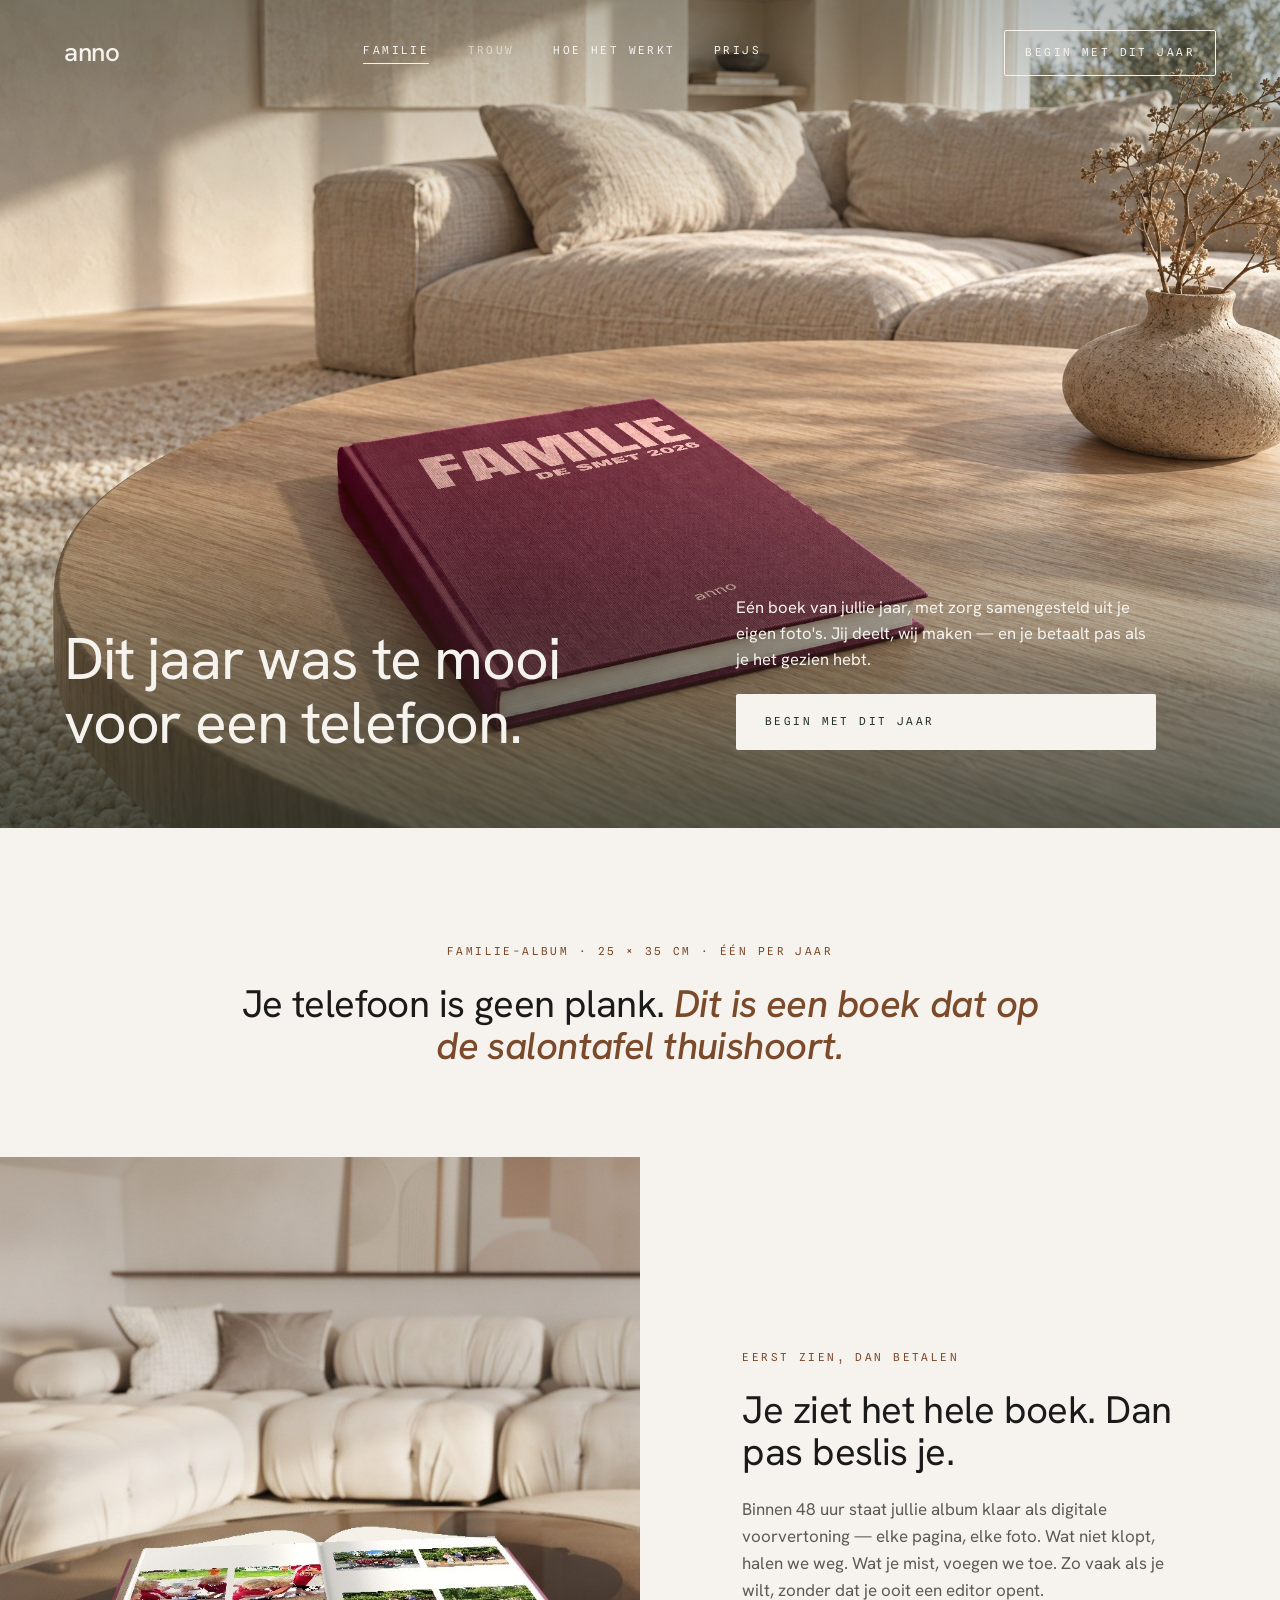
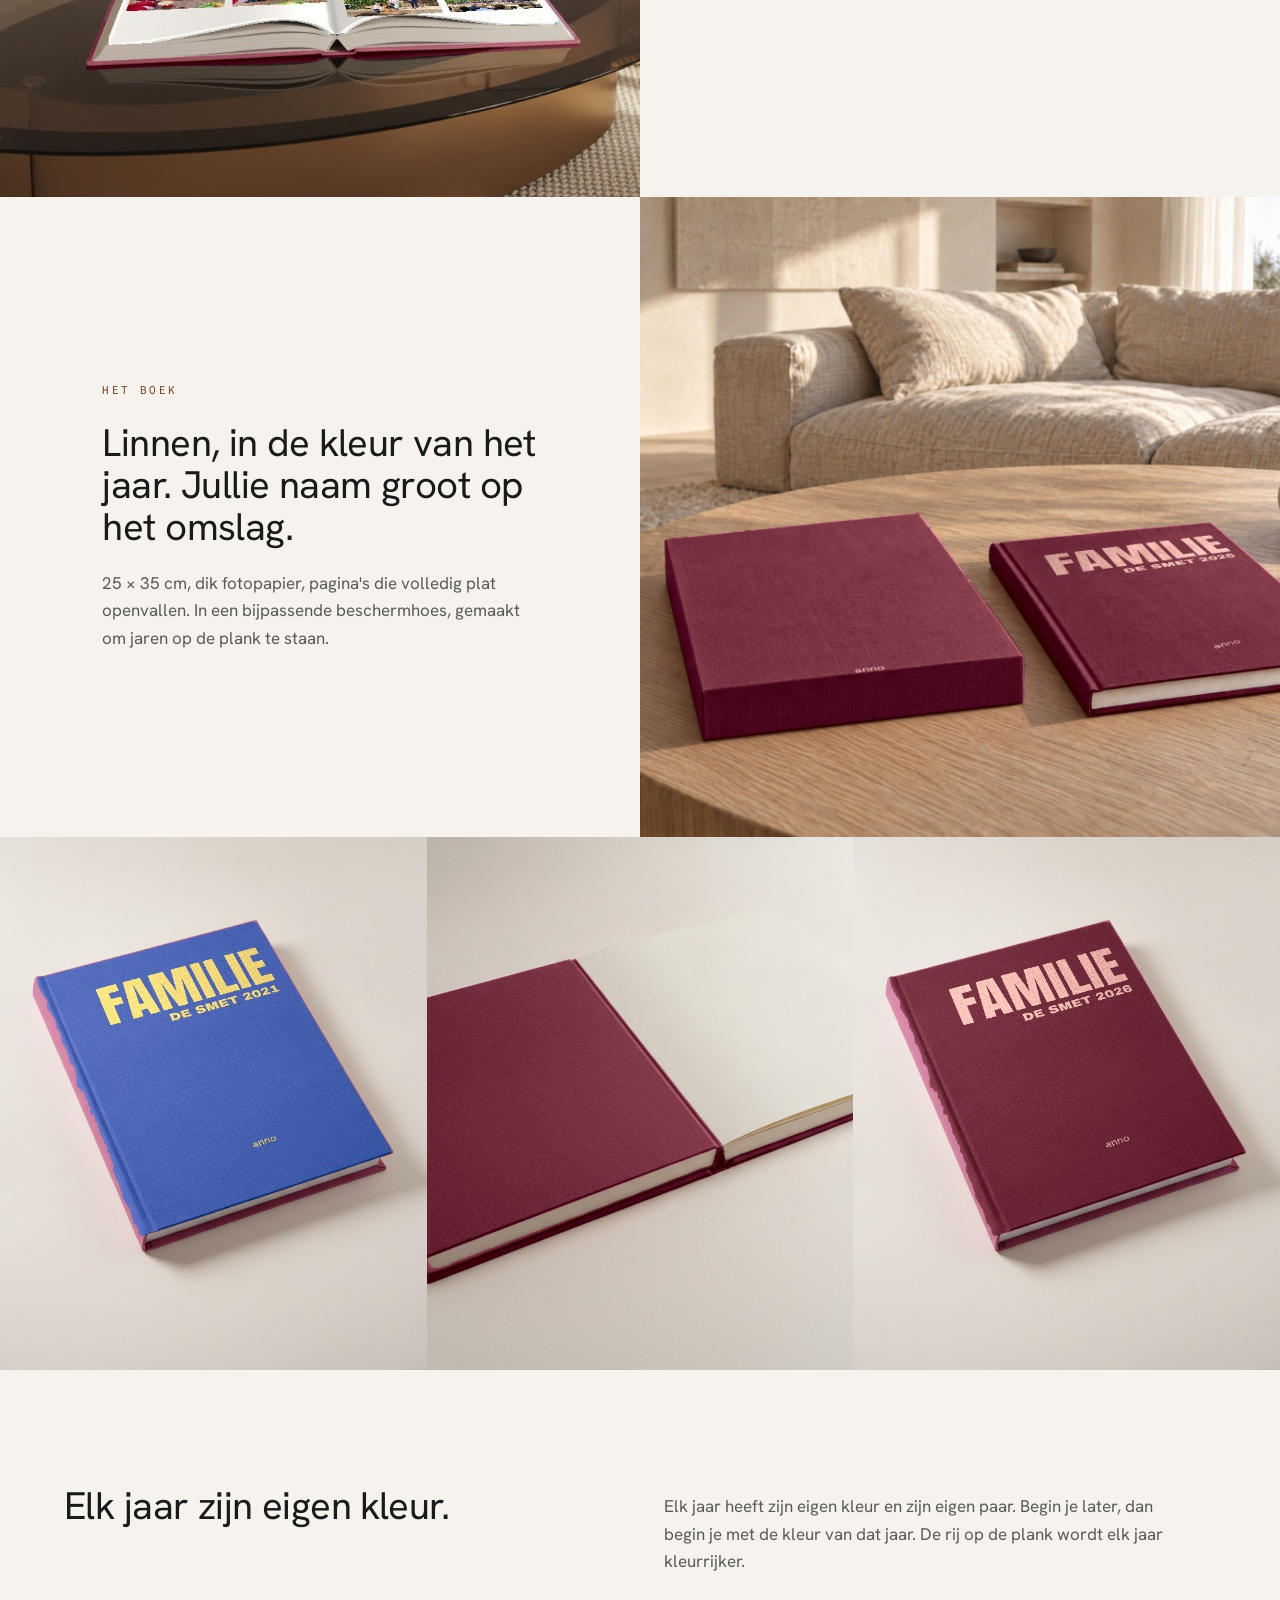
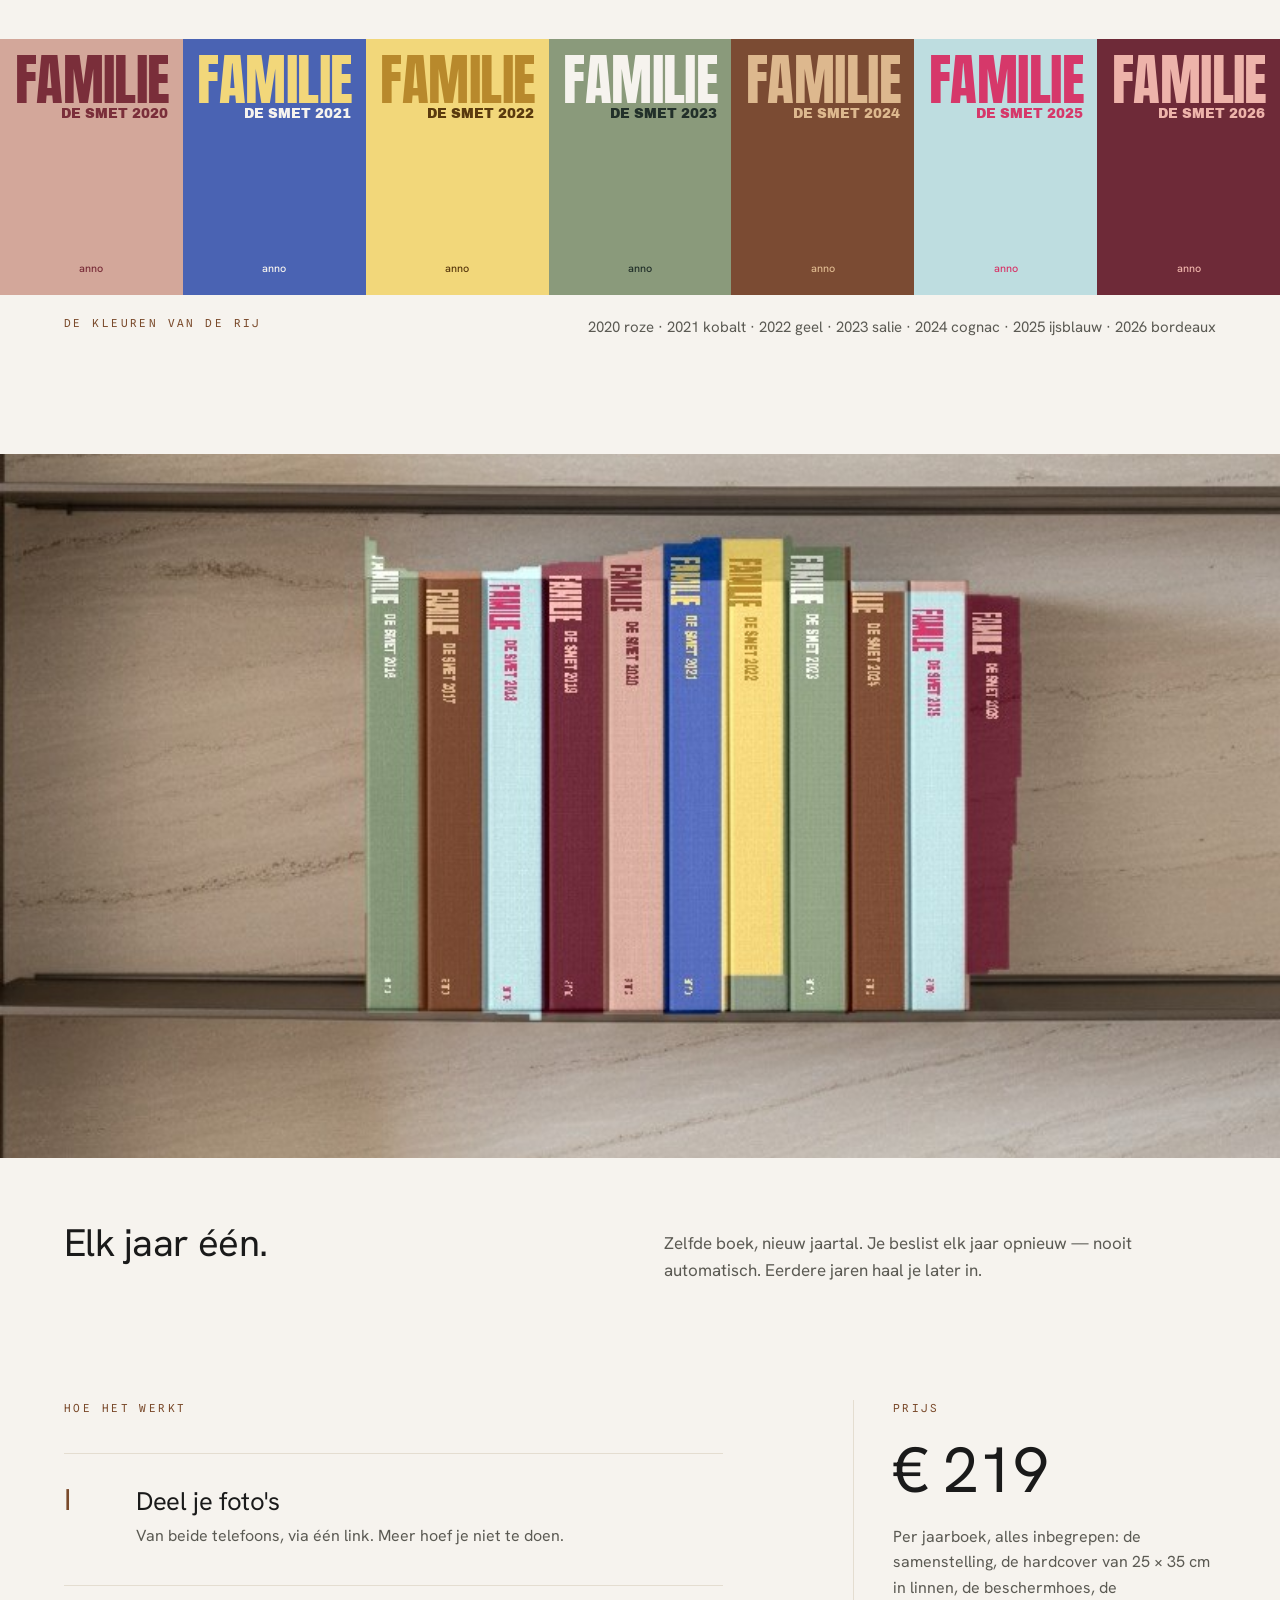
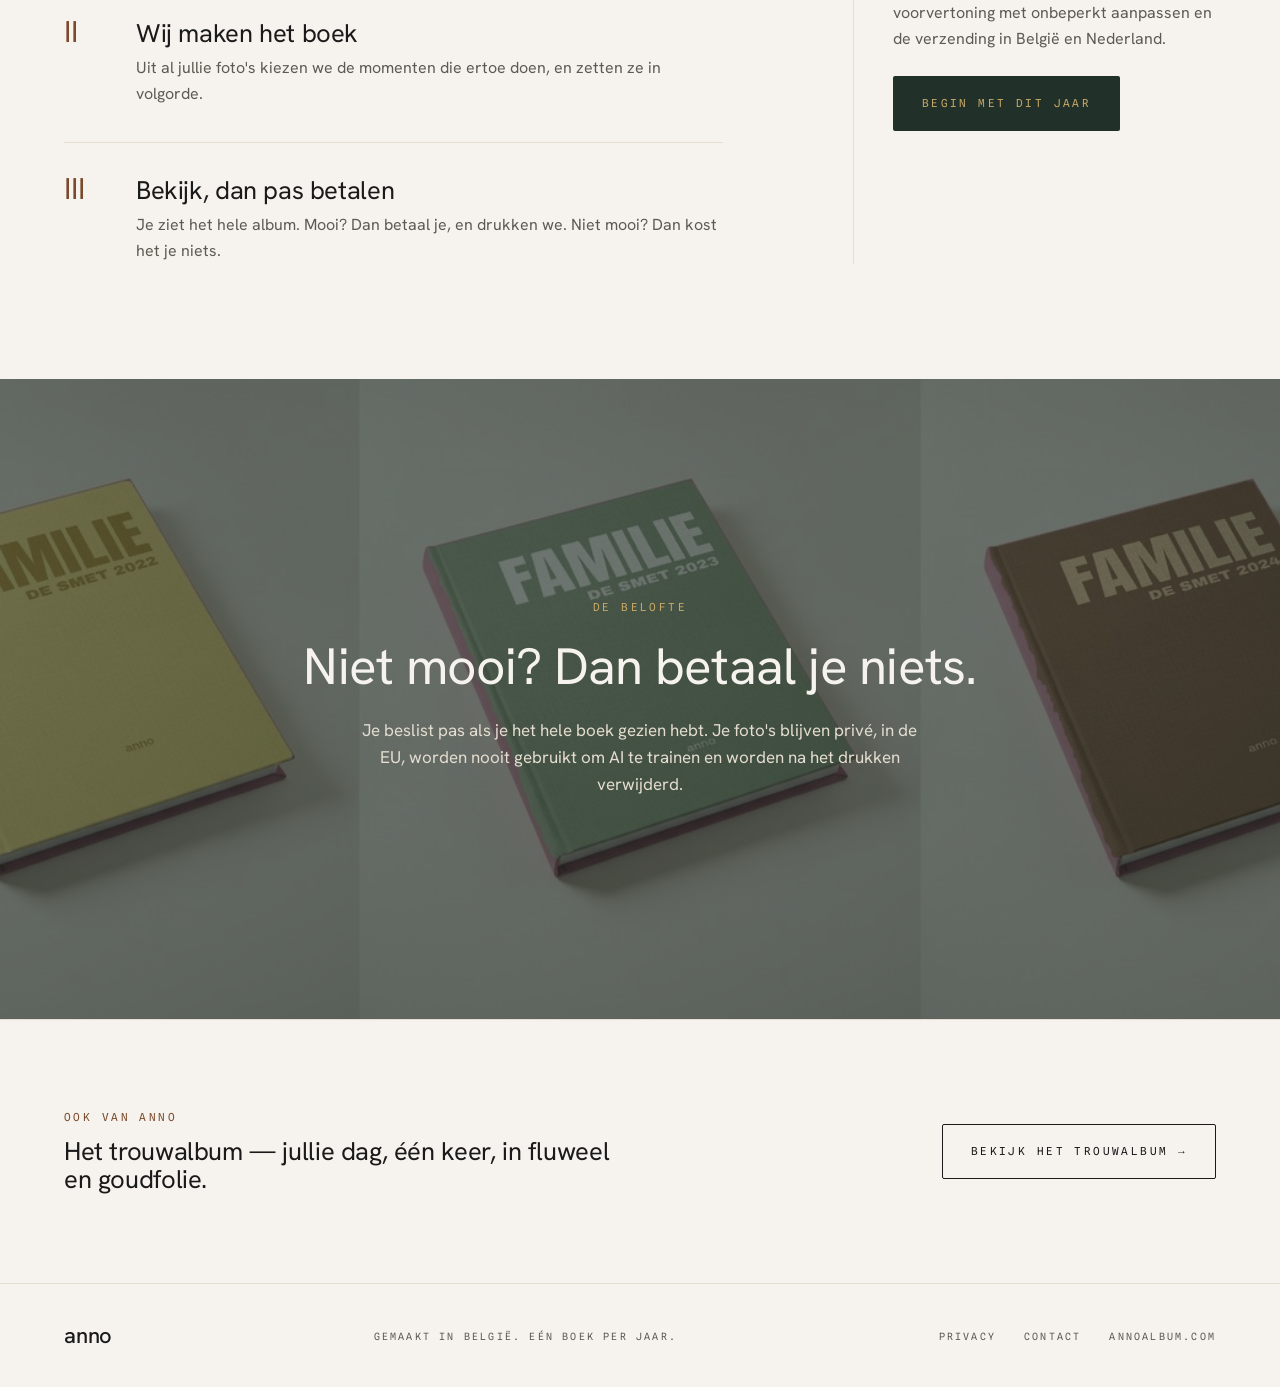
==== familie/index.html @ 8fdc3fa4 "Two-section site: gate + /familie + /trouw (Galerij layout, Aesop-set Hanken), Linnen range imagery," ====
<!DOCTYPE html>
<html lang="nl">
<head>
<meta charset="utf-8">
<meta name="viewport" content="width=device-width, initial-scale=1">
<title>anno · het familie-album — jullie jaar in één boek</title>
<meta name="description" content="Eén album van jullie jaar, met zorg samengesteld uit je eigen foto's. Linnen in de kleur van het jaar, 25 × 35 cm, pagina's die volledig plat openvallen. Je ziet het hele boek en betaalt pas als je het mooi vindt.">
<meta property="og:title" content="anno · het familie-album">
<meta property="og:description" content="Dit jaar was te mooi voor een telefoon. Jij deelt, wij maken — en je betaalt pas als je het gezien hebt.">
<meta property="og:image" content="../img/familie-hero.jpg">
<link rel="icon" href="data:image/svg+xml,%3Csvg xmlns='http://www.w3.org/2000/svg' viewBox='0 0 64 64'%3E%3Crect width='64' height='64' rx='8' fill='%2322302A'/%3E%3Ctext x='32' y='44' font-family='Georgia,serif' font-size='36' fill='%23C7A867' text-anchor='middle'%3Ea%3C/text%3E%3C/svg%3E">
<script src="https://t.contentsquare.net/uxa/4c140775df5f2.js" defer></script>
<script async src="https://www.googletagmanager.com/gtag/js?id=G-5CLNJJ17B7"></script>
<script>window.dataLayer=window.dataLayer||[];function gtag(){dataLayer.push(arguments);}gtag('js',new Date());gtag('config','G-5CLNJJ17B7');</script>
<link rel="preconnect" href="https://fonts.googleapis.com"><link rel="preconnect" href="https://fonts.gstatic.com" crossorigin>
<link href="https://fonts.googleapis.com/css2?family=Anton&family=Archivo+Black&family=Hanken+Grotesk:wght@400;500&family=Spline+Sans+Mono:wght@400;500&display=swap" rel="stylesheet">
<link rel="stylesheet" href="../assets/anno.css">
</head>
<body>

<!-- HERO -->
<header class="hero">
  <img src="../img/familie-hero.jpg" alt="Het familie-album in geel linnen op een houten salontafel" style="object-position:center 70%">
  <div class="shade"></div>
  <nav class="nav on-image">
    <a class="wordmark" href="../">anno</a>
    <div class="links mono">
      <a class="sw active" href="./">Familie</a>
      <a class="sw" href="../trouw/">Trouw</a>
      <a href="#hoe">Hoe het werkt</a>
      <a href="#prijs">Prijs</a>
    </div>
    <a class="mono cta" href="https://upload.annoalbum.com?album=familie">Begin met dit jaar</a>
  </nav>
  <div class="bottom">
    <h1 class="h h1">Dit jaar was te mooi voor een telefoon.</h1>
    <div class="side">
      <p class="lead">Eén boek van jullie jaar, met zorg samengesteld uit je eigen foto's. Jij deelt, wij maken — en je betaalt pas als je het gezien hebt.</p>
      <a class="btn light mono" href="https://upload.annoalbum.com?album=familie">Begin met dit jaar</a>
    </div>
  </div>
</header>

<!-- ONE LINE -->
<section class="center">
  <div class="mono eyebrow">Familie-album · 25 × 35 cm · één per jaar</div>
  <h2 class="h h2">Je telefoon is geen plank. <em>Dit is een boek dat op de salontafel thuishoort.</em></h2>
</section>

<!-- PROOF -->
<section class="split">
  <img src="../img/familie-open.jpg" alt="Het album open op een dubbele pagina, op de salontafel">
  <div class="txt">
    <div class="mono eyebrow">Eerst zien, dan betalen</div>
    <h2 class="h h2">Je ziet het hele boek. Dan pas beslis je.</h2>
    <p class="p">Binnen 48 uur staat jullie album klaar als digitale voorvertoning — elke pagina, elke foto. Wat niet klopt, halen we weg. Wat je mist, voegen we toe. Zo vaak als je wilt, zonder dat je ooit een editor opent.</p>
  </div>
</section>

<!-- THE OBJECT -->
<section class="split rev">
  <div class="txt">
    <div class="mono eyebrow">Het boek</div>
    <h2 class="h h2">Linnen, in de kleur van het jaar. Jullie naam groot op het omslag.</h2>
    <p class="p">25 × 35 cm, dik fotopapier, pagina's die volledig plat openvallen. In een bijpassende beschermhoes, gemaakt om jaren op de plank te staan.</p>
  </div>
  <img src="../img/familie-box.jpg" alt="Het album naast zijn linnen beschermhoes" style="object-position:center 45%">
</section>

<div class="trio">
  <img src="../img/familie-pack-kobalt.jpg" alt="Het album in kobalt linnen">
  <img src="../img/familie-pack-open.jpg" alt="Het album open, pagina's die volledig plat liggen">
  <img src="../img/familie-pack-bordeaux.jpg" alt="Het album in bordeaux linnen">
</div>

<!-- THE COLOURS OF THE ROW -->
<section style="padding-top:clamp(72px,9vw,120px)">
  <div class="caption" style="padding-top:0;padding-bottom:clamp(40px,5vw,64px)">
    <h2 class="h h2">Elk jaar zijn eigen kleur.</h2>
    <p class="p">Elk jaar heeft zijn eigen kleur en zijn eigen paar. Begin je later, dan begin je met de kleur van dat jaar. De rij op de plank wordt elk jaar kleurrijker.</p>
  </div>
  <div class="colours">
    <div class="card" style="background:#D3A79A"><div class="t" style="color:#7A2E3A">FAMILIE</div><div class="y" style="color:#7A2E3A">DE SMET 2020</div><div class="a" style="color:#7A2E3A">anno</div></div>
    <div class="card" style="background:#4A63B3"><div class="t" style="color:#F2D77A">FAMILIE</div><div class="y" style="color:#F6F3EE">DE SMET 2021</div><div class="a" style="color:#F6F3EE">anno</div></div>
    <div class="card" style="background:#F2D77A"><div class="t" style="color:#B8892C">FAMILIE</div><div class="y" style="color:#5A3A0E">DE SMET 2022</div><div class="a" style="color:#5A3A0E">anno</div></div>
    <div class="card" style="background:#8A9A7B"><div class="t" style="color:#F6F3EE">FAMILIE</div><div class="y" style="color:#22302A">DE SMET 2023</div><div class="a" style="color:#22302A">anno</div></div>
    <div class="card" style="background:#7B4B33"><div class="t" style="color:#DDB88E">FAMILIE</div><div class="y" style="color:#DDB88E">DE SMET 2024</div><div class="a" style="color:#DDB88E">anno</div></div>
    <div class="card" style="background:#BEDDE0"><div class="t" style="color:#D6386A">FAMILIE</div><div class="y" style="color:#D6386A">DE SMET 2025</div><div class="a" style="color:#D6386A">anno</div></div>
    <div class="card" style="background:#6E2A38"><div class="t" style="color:#EDB3AA">FAMILIE</div><div class="y" style="color:#EDB3AA">DE SMET 2026</div><div class="a" style="color:#EDB3AA">anno</div></div>
  </div>
  <div class="colours-cap"><div class="mono eyebrow">De kleuren van de rij</div><span>2020 roze · 2021 kobalt · 2022 geel · 2023 salie · 2024 cognac · 2025 ijsblauw · 2026 bordeaux</span></div>
</section>

<!-- THE ROW -->
<section style="padding-top:clamp(72px,9vw,120px)">
  <img class="band" src="../img/familie-row.jpg" alt="De rij familie-albums van de familie De Smet, elk jaar in zijn eigen kleur, op een plank" style="object-position:center 55%">
  <div class="caption">
    <h2 class="h h2">Elk jaar één.</h2>
    <p class="p">Zelfde boek, nieuw jaartal. Je beslist elk jaar opnieuw — nooit automatisch. Eerdere jaren haal je later in.</p>
  </div>
</section>

<!-- HOW + PRICE -->
<section class="howprice" id="hoe">
  <div class="how">
    <div class="mono eyebrow">Hoe het werkt</div>
    <div class="step"><div class="n">I</div><div class="body"><h3 class="h h3">Deel je foto's</h3><p>Van beide telefoons, via één link. Meer hoef je niet te doen.</p></div></div>
    <div class="step"><div class="n">II</div><div class="body"><h3 class="h h3">Wij maken het boek</h3><p>Uit al jullie foto's kiezen we de momenten die ertoe doen, en zetten ze in volgorde.</p></div></div>
    <div class="step"><div class="n">III</div><div class="body"><h3 class="h h3">Bekijk, dan pas betalen</h3><p>Je ziet het hele album. Mooi? Dan betaal je, en drukken we. Niet mooi? Dan kost het je niets.</p></div></div>
  </div>
  <div class="price" id="prijs">
    <div class="mono eyebrow">Prijs</div>
    <div class="h amount">€ 219</div>
    <p>Per jaarboek, alles inbegrepen: de samenstelling, de hardcover van 25 × 35 cm in linnen, de beschermhoes, de voorvertoning met onbeperkt aanpassen en de verzending in België en Nederland.</p>
    <a class="btn pine mono" href="https://upload.annoalbum.com?album=familie" style="align-self:flex-start;margin-top:6px">Begin met dit jaar</a>
  </div>
</section>

<!-- PROMISE -->
<section class="promise" id="privacy">
  <img src="../img/familie-range.jpg" alt="" style="object-position:center 50%">
  <div class="shade"></div>
  <div class="in">
    <div class="mono">De belofte</div>
    <h2 class="h h2">Niet mooi? Dan betaal je niets.</h2>
    <p class="p">Je beslist pas als je het hele boek gezien hebt. Je foto's blijven privé, in de EU, worden nooit gebruikt om AI te trainen en worden na het drukken verwijderd.</p>
  </div>
</section>

<!-- CROSS-LINK -->
<section class="cross">
  <div>
    <div class="mono eyebrow" style="margin-bottom:10px">Ook van anno</div>
    <h3 class="h h3">Het trouwalbum — jullie dag, één keer, in fluweel en goudfolie.</h3>
  </div>
  <a class="btn outline mono" href="../trouw/">Bekijk het trouwalbum →</a>
</section>

<footer class="foot">
  <div class="wordmark" style="font-size:22px">anno</div>
  <div class="mono">Gemaakt in België. Eén boek per jaar.</div>
  <div class="links mono"><a href="#privacy">Privacy</a><a href="mailto:hallo@annoalbum.com">Contact</a><a href="../">annoalbum.com</a></div>
</footer>

</body>
</html>
---- assets/anno.css ----
/* anno — shared styles for the gate, /familie and /trouw
   Galerij treatment: photography edge to edge, type on the image, calm 50/50 sections.
   Type: Hanken Grotesk, regular weight, Aesop-set (no bold headlines). Labels: Spline Sans Mono. */

:root{--bone:#F6F3EE;--ink:#1A1A1A;--pine:#22302A;--gold:#C7A867;--cognac:#7A4A2B;--soft:#5b5a53;--line:#e4ddd0;--pad:clamp(20px,5vw,72px)}
*{box-sizing:border-box;margin:0;padding:0}
html{scroll-behavior:smooth;-webkit-text-size-adjust:100%}
body{background:var(--bone);color:var(--ink);font-family:'Hanken Grotesk','Helvetica Neue',Arial,sans-serif;font-weight:400;line-height:1.6;-webkit-font-smoothing:antialiased}
img,video{display:block;max-width:100%}
a{color:inherit;text-decoration:none}
::selection{background:var(--gold);color:var(--pine)}

.h{font-weight:400;letter-spacing:-.015em;line-height:1.1;text-wrap:pretty}
.h1{font-size:clamp(34px,4.6vw,64px);letter-spacing:-.02em}
.h2{font-size:clamp(28px,3vw,40px)}
.h3{font-size:clamp(22px,2vw,26px)}
.lead{font-size:clamp(16px,1.3vw,18px);line-height:1.55}
.p{font-size:17px;line-height:1.6;color:var(--soft)}
.mono{font-family:'Spline Sans Mono','Courier New',monospace;text-transform:uppercase;letter-spacing:.22em;font-size:11px}
.eyebrow{color:var(--cognac)}
.wordmark{font-size:26px;font-weight:500;letter-spacing:-.01em}

/* buttons — two only: light on dark imagery, pine on bone */
.btn{display:inline-block;padding:18px 28px;border-radius:2px;border:1px solid transparent;transition:transform .18s ease,opacity .2s}
.btn:hover{transform:translateY(-1px)}
.btn:active{transform:none}
.btn.light{background:var(--bone);color:var(--pine)}
.btn.ghost{background:none;border-color:var(--bone);color:var(--bone)}
.btn.pine{background:var(--pine);color:var(--gold)}
.btn.outline{background:none;border-color:var(--ink);color:var(--ink)}

/* nav — sits on the hero image (light) or on bone (dark) */
.nav{display:flex;justify-content:space-between;align-items:center;gap:24px;padding:30px var(--pad);position:relative;z-index:2}
.nav .links{display:flex;gap:clamp(18px,3vw,40px)}
.nav.on-image{color:var(--bone)}
.nav.on-image a{color:var(--bone)}
.nav .cta{border:1px solid currentColor;padding:13px 20px;border-radius:2px}
.nav .sw{opacity:.62}
.nav .sw.active{opacity:1;border-bottom:1px solid currentColor;padding-bottom:3px}
@media(max-width:820px){.nav .links{display:none}}

/* hero — full-bleed photograph, nav + headline on it */
.hero{position:relative;min-height:min(900px,92vh);overflow:hidden;display:flex;flex-direction:column;justify-content:space-between;color:var(--bone)}
.hero>img{position:absolute;inset:0;width:100%;height:100%;object-fit:cover;object-position:center 55%}
.hero .shade{position:absolute;inset:0;background:linear-gradient(180deg,rgba(34,48,42,.32) 0%,rgba(34,48,42,0) 30%,rgba(34,48,42,0) 52%,rgba(34,48,42,.66) 100%)}
.hero .bottom{position:relative;padding:0 var(--pad) clamp(40px,6vw,72px);display:grid;grid-template-columns:minmax(0,1.3fr) minmax(0,1fr);gap:48px;align-items:end}
.hero .bottom .side{display:flex;flex-direction:column;gap:22px;max-width:420px;padding-bottom:6px}
.hero .bottom .side p{color:var(--bone)}
@media(max-width:820px){.hero{min-height:88vh}.hero .bottom{grid-template-columns:1fr;gap:22px}.hero .bottom .side{max-width:none}}

/* sections */
.center{padding:clamp(72px,9vw,120px) var(--pad) clamp(56px,7vw,96px);display:flex;flex-direction:column;align-items:center;text-align:center;gap:22px}
.center .h2{max-width:22em}
.center em{font-style:italic;font-weight:500;color:var(--cognac)}
.split{display:grid;grid-template-columns:minmax(0,1fr) minmax(0,1fr);align-items:center}
.split>img{width:100%;height:clamp(420px,50vw,720px);object-fit:cover}
.split .txt{padding:clamp(48px,6vw,72px) clamp(24px,8vw,120px);display:flex;flex-direction:column;gap:22px}
@media(max-width:820px){.split{grid-template-columns:1fr}.split>img{height:auto;aspect-ratio:4/3}.split.rev>img{order:-1}}
.trio{display:grid;grid-template-columns:repeat(3,minmax(0,1fr))}
.trio img{width:100%;aspect-ratio:4/5;object-fit:cover}
@media(max-width:640px){.trio{grid-template-columns:repeat(2,minmax(0,1fr))}.trio img:nth-child(3){display:none}}
.band{width:100%;height:clamp(360px,55vw,820px);object-fit:cover}
.caption{padding:clamp(40px,5vw,72px) var(--pad) 0;display:grid;grid-template-columns:minmax(0,1fr) minmax(0,1fr);gap:48px;align-items:start}
.caption .p{max-width:30em;padding-top:8px}
@media(max-width:820px){.caption{grid-template-columns:1fr;gap:14px}}

/* how it works + price */
.howprice{padding:clamp(72px,9vw,120px) var(--pad);display:grid;grid-template-columns:repeat(12,minmax(0,1fr));gap:32px}
.how{grid-column:span 7;display:flex;flex-direction:column;gap:36px}
.step{display:flex;gap:28px;align-items:baseline;border-top:1px solid var(--line);padding-top:22px}
.step .n{font-size:30px;color:var(--cognac);width:44px;flex:none}
.step .body{display:flex;flex-direction:column;gap:8px}
.step .body p{font-size:16px;line-height:1.6;color:var(--soft)}
.price{grid-column:9/span 4;display:flex;flex-direction:column;gap:18px;border-left:1px solid var(--line);padding-left:clamp(24px,3vw,48px)}
.price .amount{font-size:clamp(48px,5vw,64px);line-height:1.1;letter-spacing:-.02em}
.price p{font-size:16px;line-height:1.6;color:var(--soft)}
@media(max-width:820px){.how,.price{grid-column:span 12}.price{border-left:0;border-top:1px solid var(--line);padding-left:0;padding-top:32px}}

/* guarantee on a photograph */
.promise{position:relative;min-height:min(640px,80vh);overflow:hidden;display:flex;align-items:center;justify-content:center;text-align:center;color:var(--bone)}
.promise>img{position:absolute;inset:0;width:100%;height:100%;object-fit:cover;object-position:center 45%}
.promise .shade{position:absolute;inset:0;background:rgba(34,48,42,.66)}
.promise .in{position:relative;display:flex;flex-direction:column;align-items:center;gap:22px;padding:72px var(--pad)}
.promise .h2{font-size:clamp(32px,4vw,56px);max-width:16em}
.promise p{max-width:34em;color:var(--line)}
.promise .mono{color:var(--gold)}

/* cross-link to the other section */
.cross{padding:clamp(56px,7vw,96px) var(--pad);display:flex;justify-content:space-between;align-items:center;gap:32px;border-top:1px solid var(--line)}
.cross .h3{max-width:22em}
@media(max-width:640px){.cross{flex-direction:column;align-items:flex-start}}

/* footer */
.foot{display:flex;justify-content:space-between;align-items:center;gap:24px;padding:34px var(--pad);border-top:1px solid var(--line);flex-wrap:wrap}
.foot .mono{color:var(--soft);font-size:10px}
.foot .links{display:flex;gap:28px}

/* the colours of the row (family only) */
.colours{display:grid;grid-template-columns:repeat(7,minmax(0,1fr))}
.card{aspect-ratio:5/7;position:relative;overflow:hidden}
.card .t{position:absolute;left:8%;top:5%;font-family:Anton,Impact,sans-serif;font-size:clamp(28px,4.3vw,62px);line-height:1;letter-spacing:-.01em}
.card .y{position:absolute;right:8%;top:25%;font-family:'Archivo Black','Arial Black',sans-serif;font-size:clamp(8px,1.05vw,15px)}
.card .a{position:absolute;left:0;right:0;bottom:7%;text-align:center;font-size:clamp(8px,.85vw,12px);font-weight:500}
@media(max-width:640px){.colours{grid-template-columns:repeat(4,minmax(0,1fr))}}
.colours-cap{padding:20px var(--pad) 0;display:flex;justify-content:space-between;gap:24px;flex-wrap:wrap}
.colours-cap span{font-size:15px;color:var(--soft)}

/* the gate (homepage) */
.gate{display:flex;flex-direction:column}
.gate .top{padding:clamp(40px,6vw,80px) var(--pad) clamp(28px,4vw,48px);display:flex;flex-direction:column;align-items:center;text-align:center;gap:18px}
.gate .top .h1{max-width:12em}
.gate .top .lead{color:var(--soft);max-width:34em}
.halves{display:grid;grid-template-columns:minmax(0,1fr) minmax(0,1fr);gap:0}
.half{position:relative;height:clamp(520px,68vh,760px);overflow:hidden;display:flex;align-items:flex-end;color:var(--bone)}
.half>img{position:absolute;inset:0;width:100%;height:100%;object-fit:cover;transition:transform 1.2s cubic-bezier(.22,.61,.36,1)}
.half:hover>img{transform:scale(1.03)}
.half .shade{position:absolute;inset:0;background:linear-gradient(180deg,rgba(34,48,42,0) 40%,rgba(34,48,42,.7) 100%)}
.half .in{position:relative;padding:clamp(28px,4vw,56px);display:flex;flex-direction:column;gap:14px}
.half .in .h2{font-size:clamp(30px,3.4vw,46px)}
.half .in p{color:var(--line);max-width:26em}
.half .in .go{margin-top:8px;border-bottom:1px solid var(--bone);padding-bottom:4px;align-self:flex-start}
@media(max-width:820px){.halves{grid-template-columns:1fr}.half{height:clamp(420px,58vh,560px)}}
.trust{padding:28px var(--pad);display:flex;justify-content:center;gap:clamp(18px,3vw,40px);flex-wrap:wrap;border-top:1px solid var(--line)}
.trust .mono{color:var(--cognac);font-size:10px}

@media(prefers-reduced-motion:reduce){.half>img,.btn{transition:none}.half:hover>img{transform:none}}
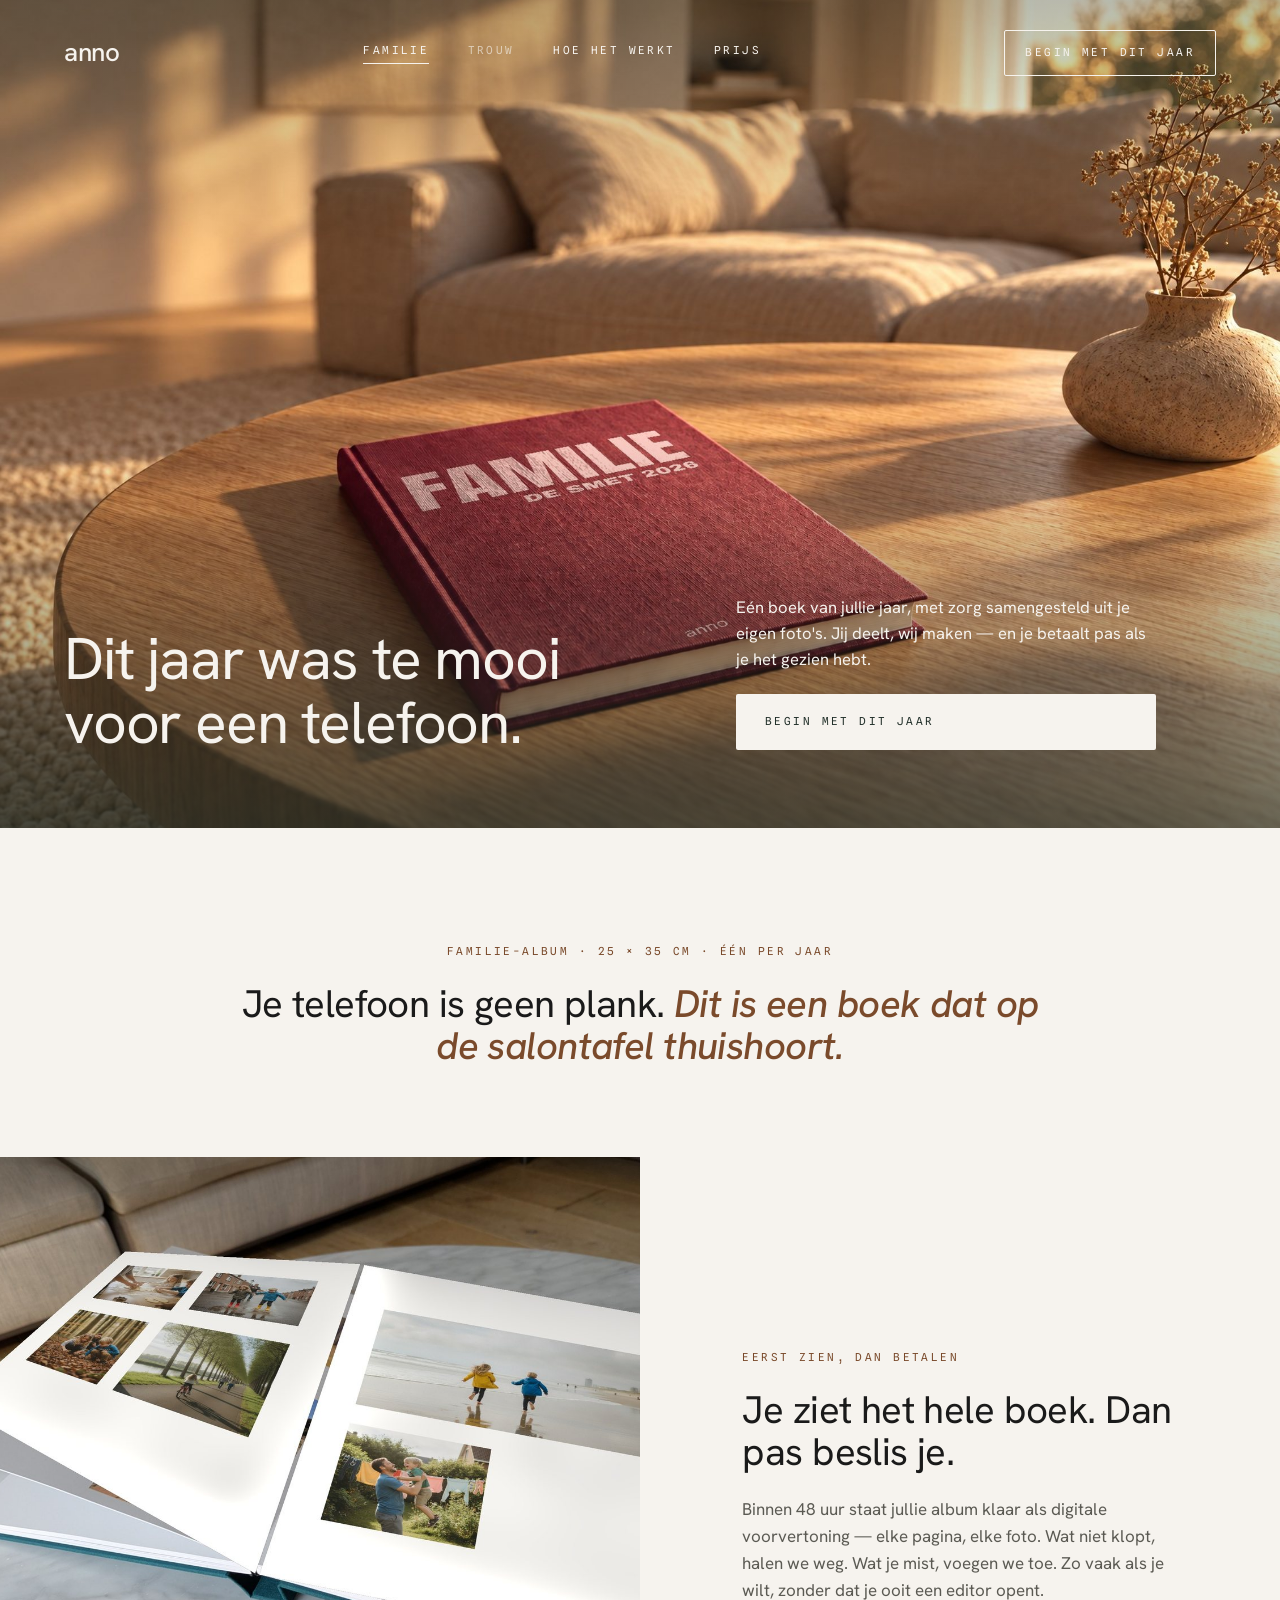
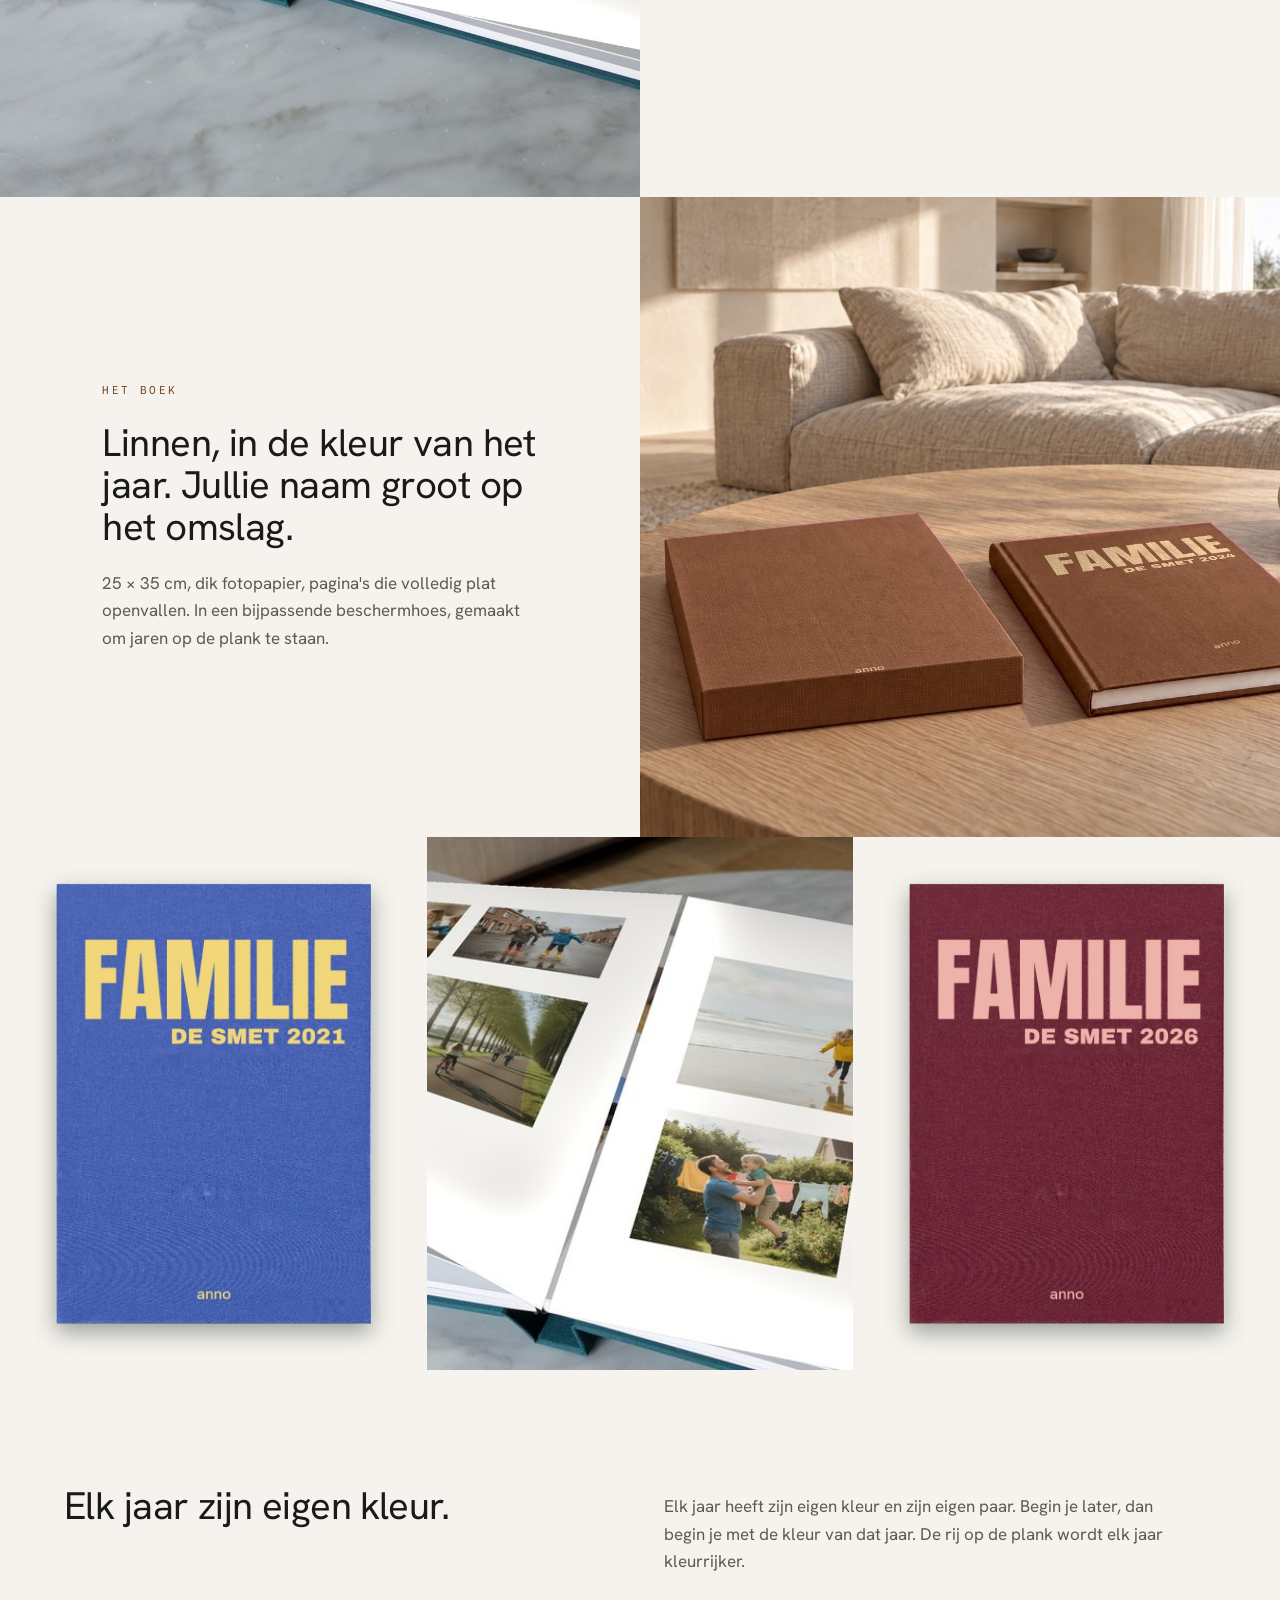
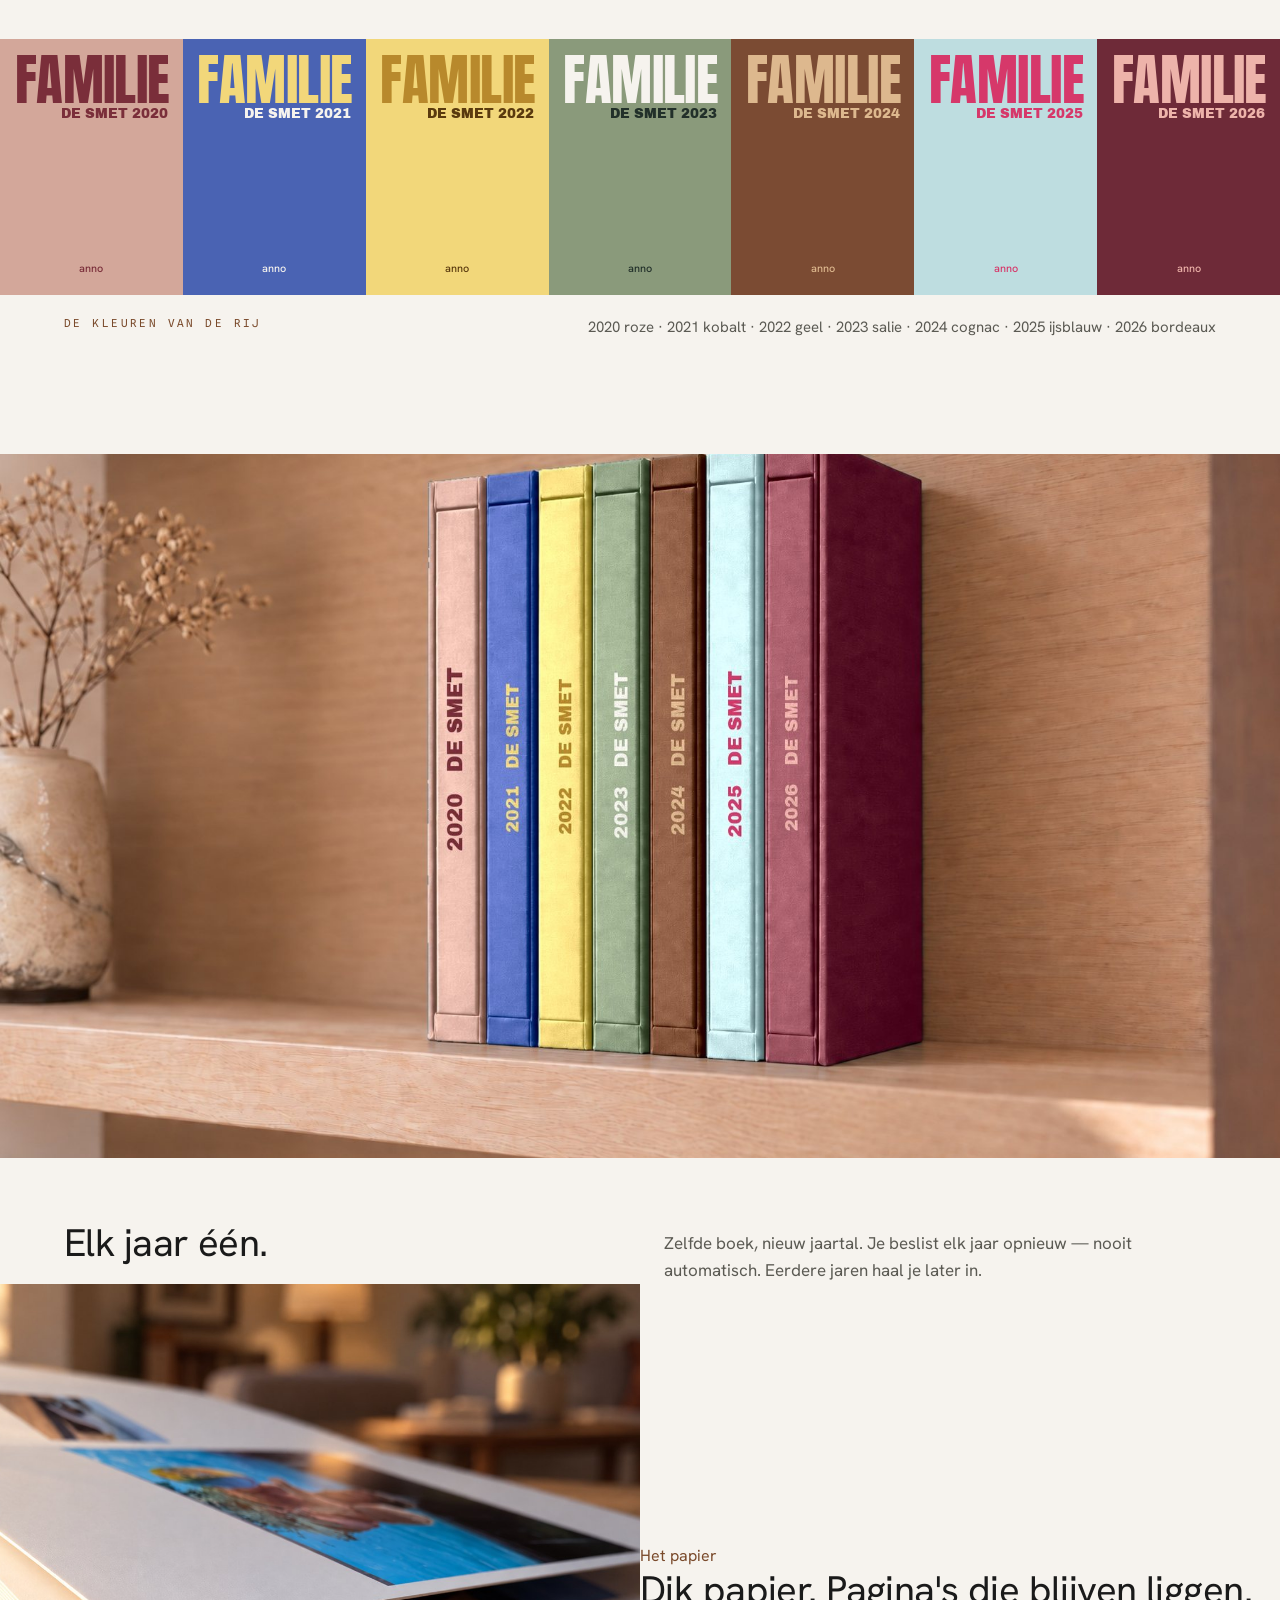
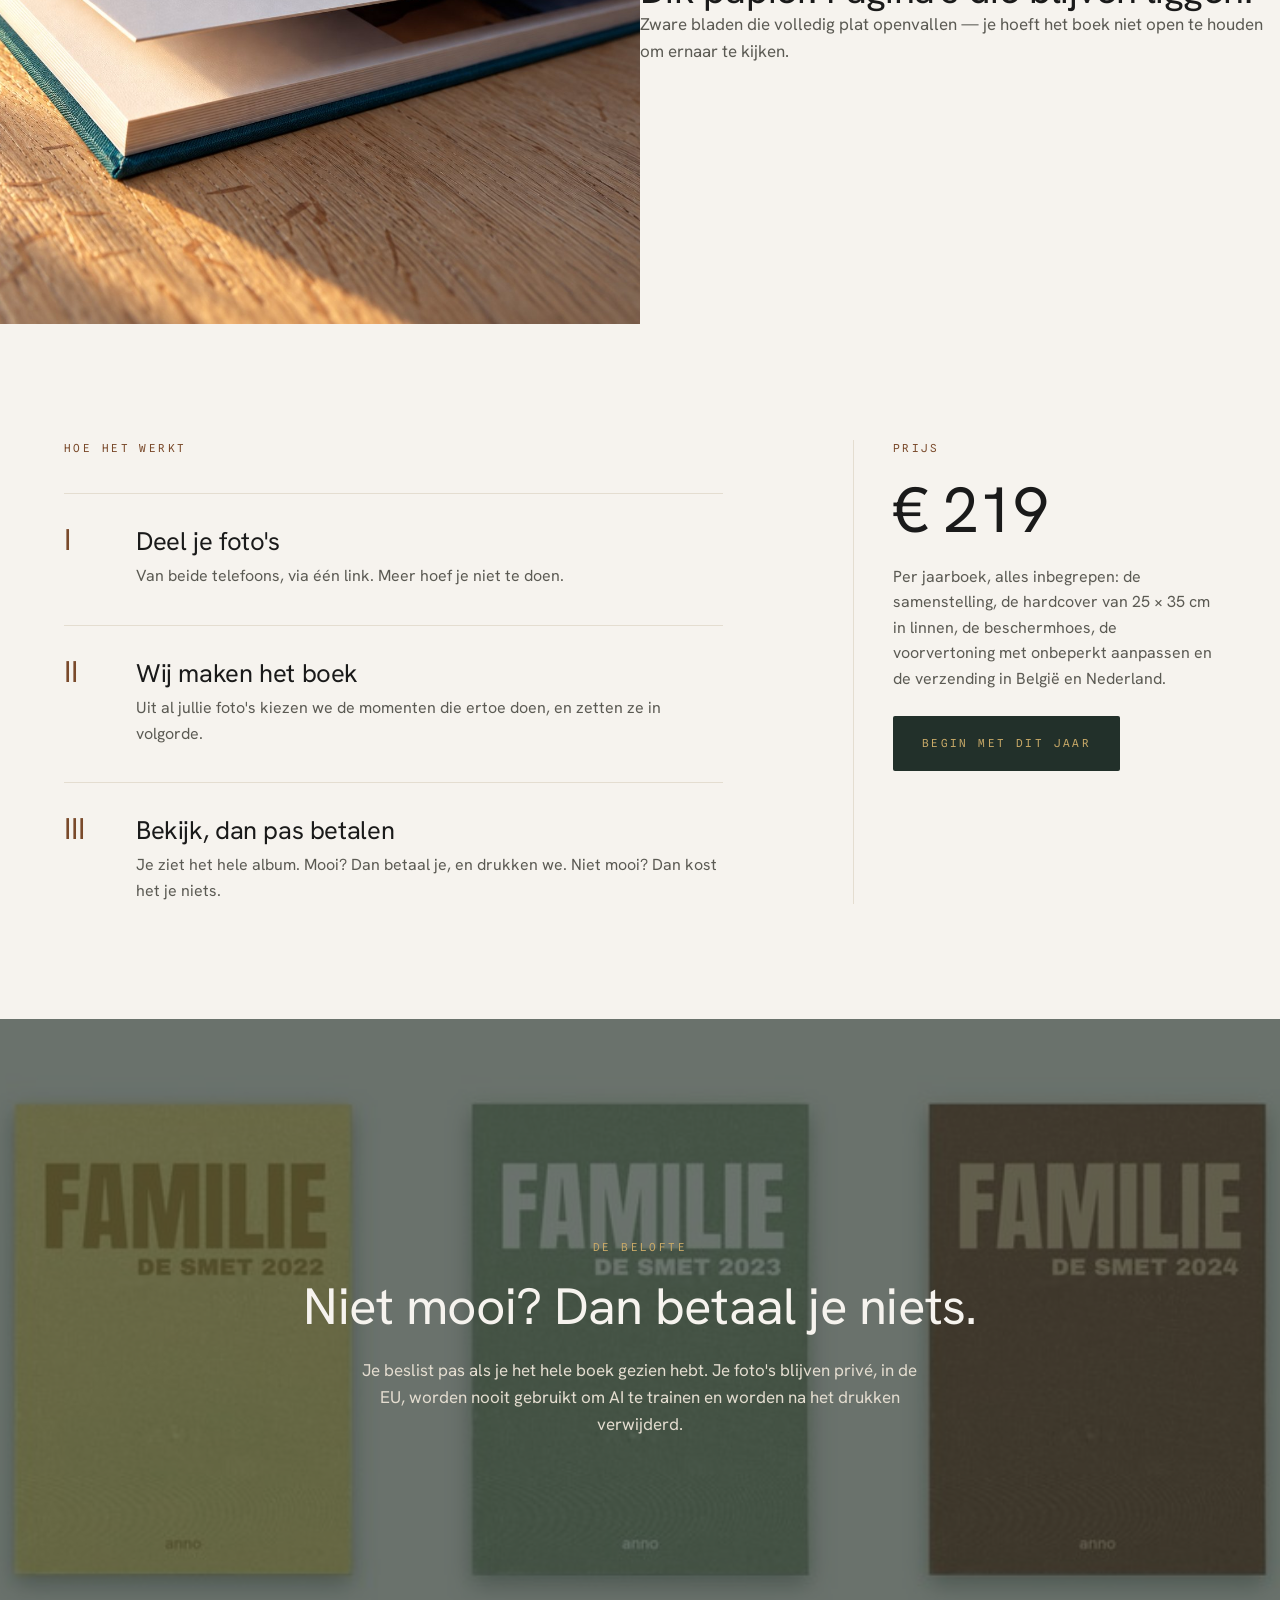
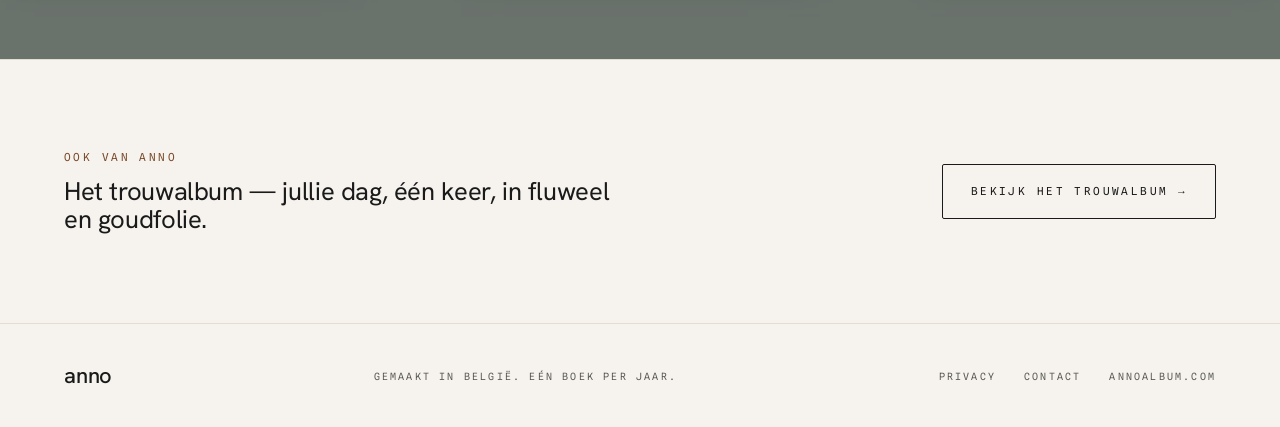
==== commit 0bd7223a: "Familie: real-object imagery throughout Every image on the familie page is now the photographed albu" ====
--- a/familie/index.html
+++ b/familie/index.html
@@ -7,7 +7,7 @@
 <meta name="description" content="Eén album van jullie jaar, met zorg samengesteld uit je eigen foto's. Linnen in de kleur van het jaar, 25 × 35 cm, pagina's die volledig plat openvallen. Je ziet het hele boek en betaalt pas als je het mooi vindt.">
 <meta property="og:title" content="anno · het familie-album">
 <meta property="og:description" content="Dit jaar was te mooi voor een telefoon. Jij deelt, wij maken — en je betaalt pas als je het gezien hebt.">
-<meta property="og:image" content="../img/familie-hero.jpg">
+<meta property="og:image" content="../img/familie-hero.jpg?v=3">
 <link rel="icon" href="data:image/svg+xml,%3Csvg xmlns='http://www.w3.org/2000/svg' viewBox='0 0 64 64'%3E%3Crect width='64' height='64' rx='8' fill='%2322302A'/%3E%3Ctext x='32' y='44' font-family='Georgia,serif' font-size='36' fill='%23C7A867' text-anchor='middle'%3Ea%3C/text%3E%3C/svg%3E">
 <script src="https://t.contentsquare.net/uxa/4c140775df5f2.js" defer></script>
 <script async src="https://www.googletagmanager.com/gtag/js?id=G-5CLNJJ17B7"></script>
@@ -20,7 +20,7 @@
 
 <!-- HERO -->
 <header class="hero">
-  <img src="../img/familie-hero.jpg" alt="Het familie-album in geel linnen op een houten salontafel" style="object-position:center 70%">
+  <img src="../img/familie-hero.jpg?v=3" alt="Het familie-album in bordeaux linnen op een eiken salontafel, in laag avondlicht" style="object-position:center 60%">
   <div class="shade"></div>
   <nav class="nav on-image">
     <a class="wordmark" href="../">anno</a>
@@ -49,7 +49,7 @@
 
 <!-- PROOF -->
 <section class="split">
-  <img src="../img/familie-open.jpg" alt="Het album open op een dubbele pagina, op de salontafel">
+  <img src="../img/familie-open.jpg?v=3" alt="Het album open op een dubbele pagina, pagina's volledig plat">
   <div class="txt">
     <div class="mono eyebrow">Eerst zien, dan betalen</div>
     <h2 class="h h2">Je ziet het hele boek. Dan pas beslis je.</h2>
@@ -64,13 +64,13 @@
     <h2 class="h h2">Linnen, in de kleur van het jaar. Jullie naam groot op het omslag.</h2>
     <p class="p">25 × 35 cm, dik fotopapier, pagina's die volledig plat openvallen. In een bijpassende beschermhoes, gemaakt om jaren op de plank te staan.</p>
   </div>
-  <img src="../img/familie-box.jpg" alt="Het album naast zijn linnen beschermhoes" style="object-position:center 45%">
+  <img src="../img/familie-box.jpg?v=3" alt="Het album in cognac linnen naast zijn bijpassende beschermhoes" style="object-position:center 45%">
 </section>
 
 <div class="trio">
-  <img src="../img/familie-pack-kobalt.jpg" alt="Het album in kobalt linnen">
-  <img src="../img/familie-pack-open.jpg" alt="Het album open, pagina's die volledig plat liggen">
-  <img src="../img/familie-pack-bordeaux.jpg" alt="Het album in bordeaux linnen">
+  <img src="../img/familie-pack-kobalt.jpg?v=3" alt="Het album in kobalt linnen, met FAMILIE en de naam op het omslag">
+  <img src="../img/familie-pack-open.jpg?v=3" alt="Een dubbele pagina die volledig plat ligt">
+  <img src="../img/familie-pack-bordeaux.jpg?v=3" alt="Het album in bordeaux linnen, de kleur van 2026">
 </div>
 
 <!-- THE COLOURS OF THE ROW -->
@@ -93,10 +93,20 @@
 
 <!-- THE ROW -->
 <section style="padding-top:clamp(72px,9vw,120px)">
-  <img class="band" src="../img/familie-row.jpg" alt="De rij familie-albums van de familie De Smet, elk jaar in zijn eigen kleur, op een plank" style="object-position:center 55%">
+  <img class="band" src="../img/familie-row.jpg?v=3" alt="Zeven familie-albums naast elkaar op een eiken plank, elk jaar in zijn eigen kleur, met jaartal en naam op de rug" style="object-position:center 55%">
   <div class="caption">
     <h2 class="h h2">Elk jaar één.</h2>
     <p class="p">Zelfde boek, nieuw jaartal. Je beslist elk jaar opnieuw — nooit automatisch. Eerdere jaren haal je later in.</p>
+  </div>
+</section>
+
+<!-- HET PAPIER -->
+<section class="split">
+  <img src="../img/familie-pages.jpg?v=3" alt="Close-up van de dikke pagina's van het album, met strijklicht over de bladranden">
+  <div>
+    <div class="eyebrow">Het papier</div>
+    <h2 class="h h2">Dik papier. Pagina's die blijven liggen.</h2>
+    <p class="p">Zware bladen die volledig plat openvallen — je hoeft het boek niet open te houden om ernaar te kijken.</p>
   </div>
 </section>
 
@@ -118,7 +128,7 @@
 
 <!-- PROMISE -->
 <section class="promise" id="privacy">
-  <img src="../img/familie-range.jpg" alt="" style="object-position:center 50%">
+  <img src="../img/familie-range.jpg?v=3" alt="" style="object-position:center 50%">
   <div class="shade"></div>
   <div class="in">
     <div class="mono">De belofte</div>
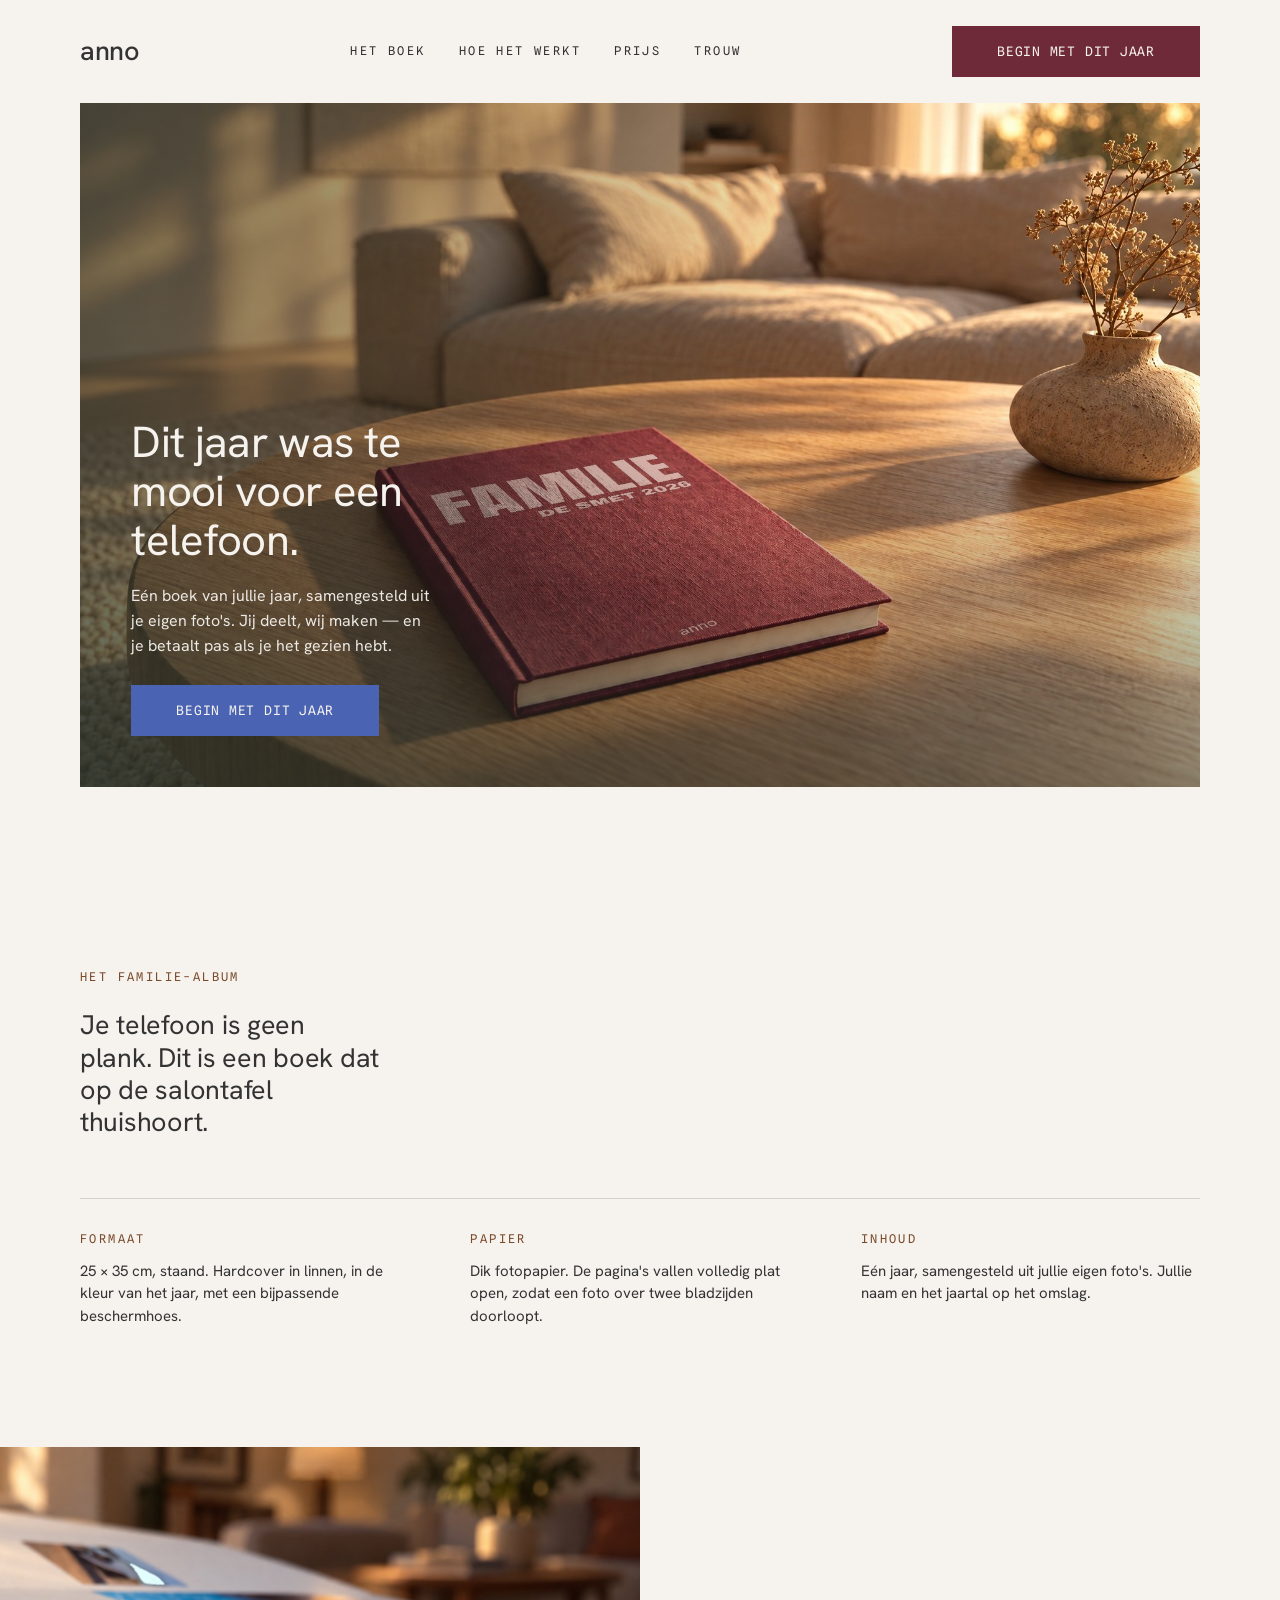
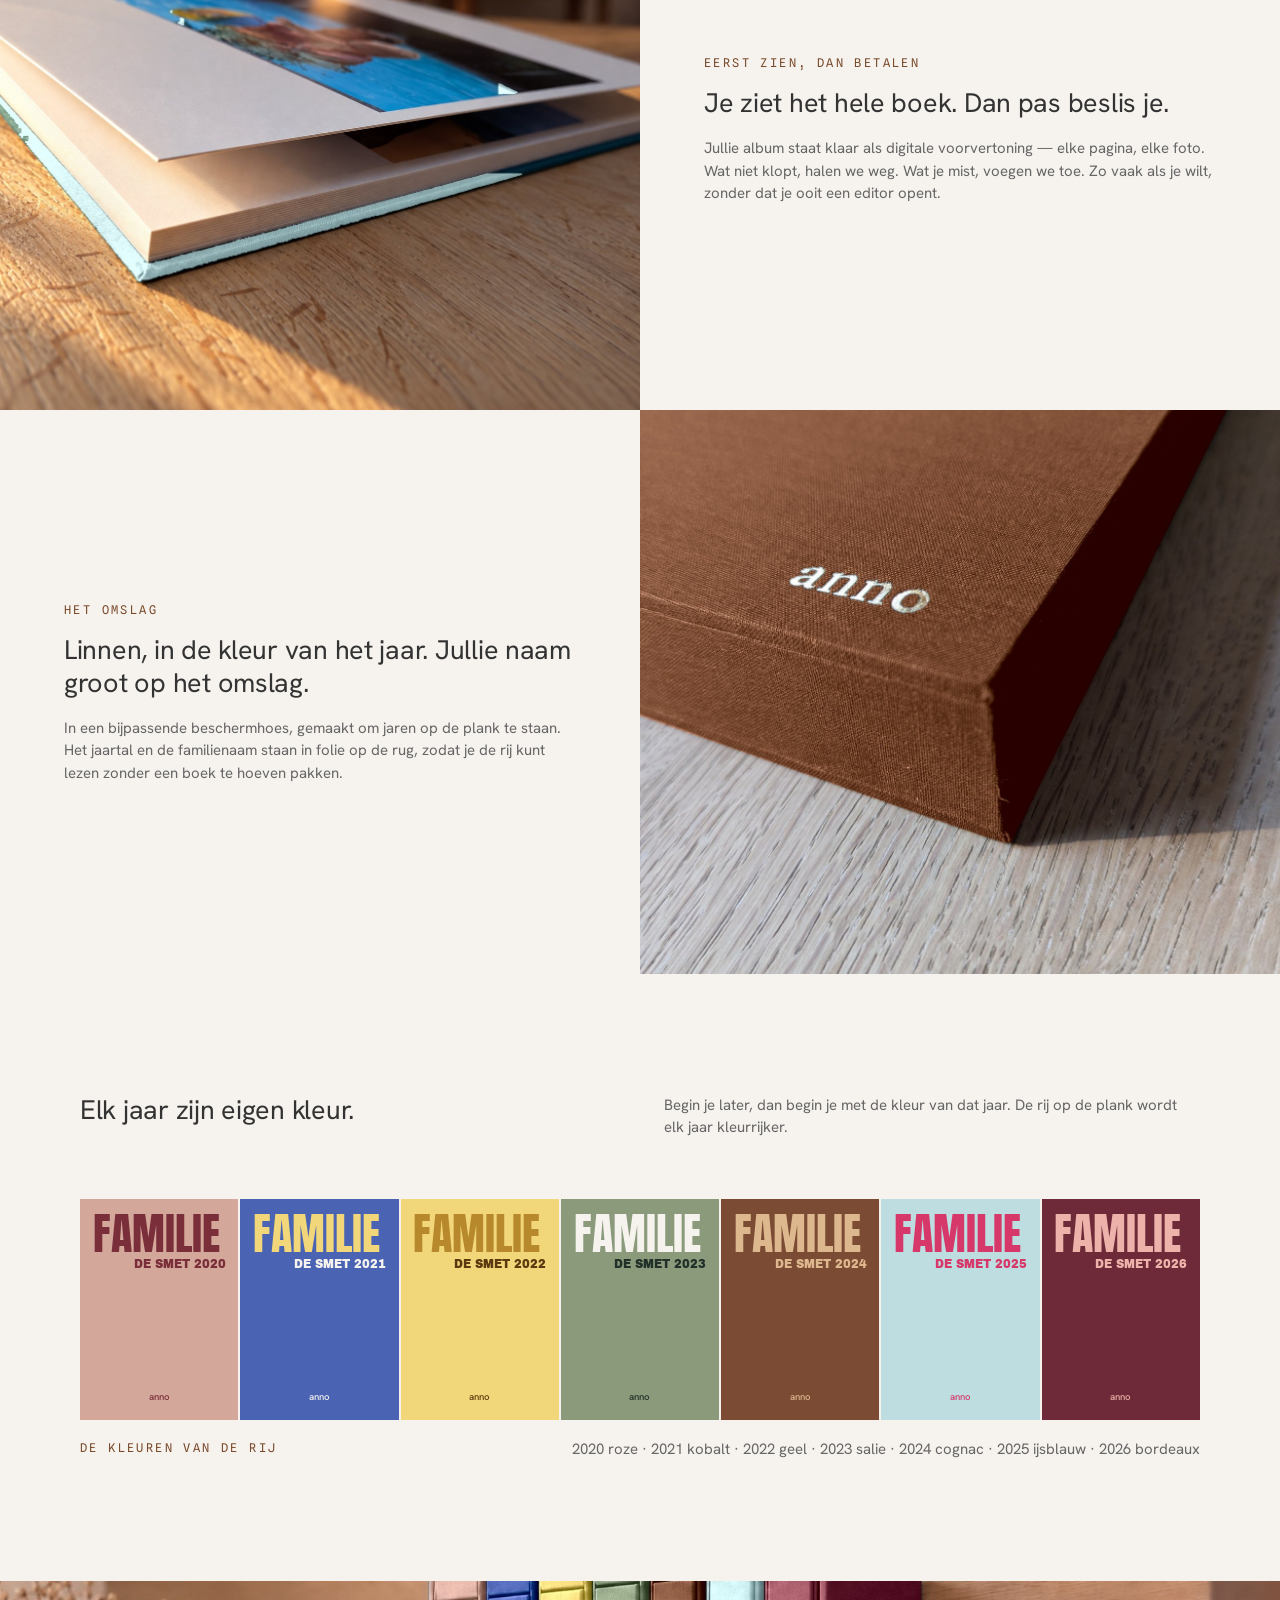
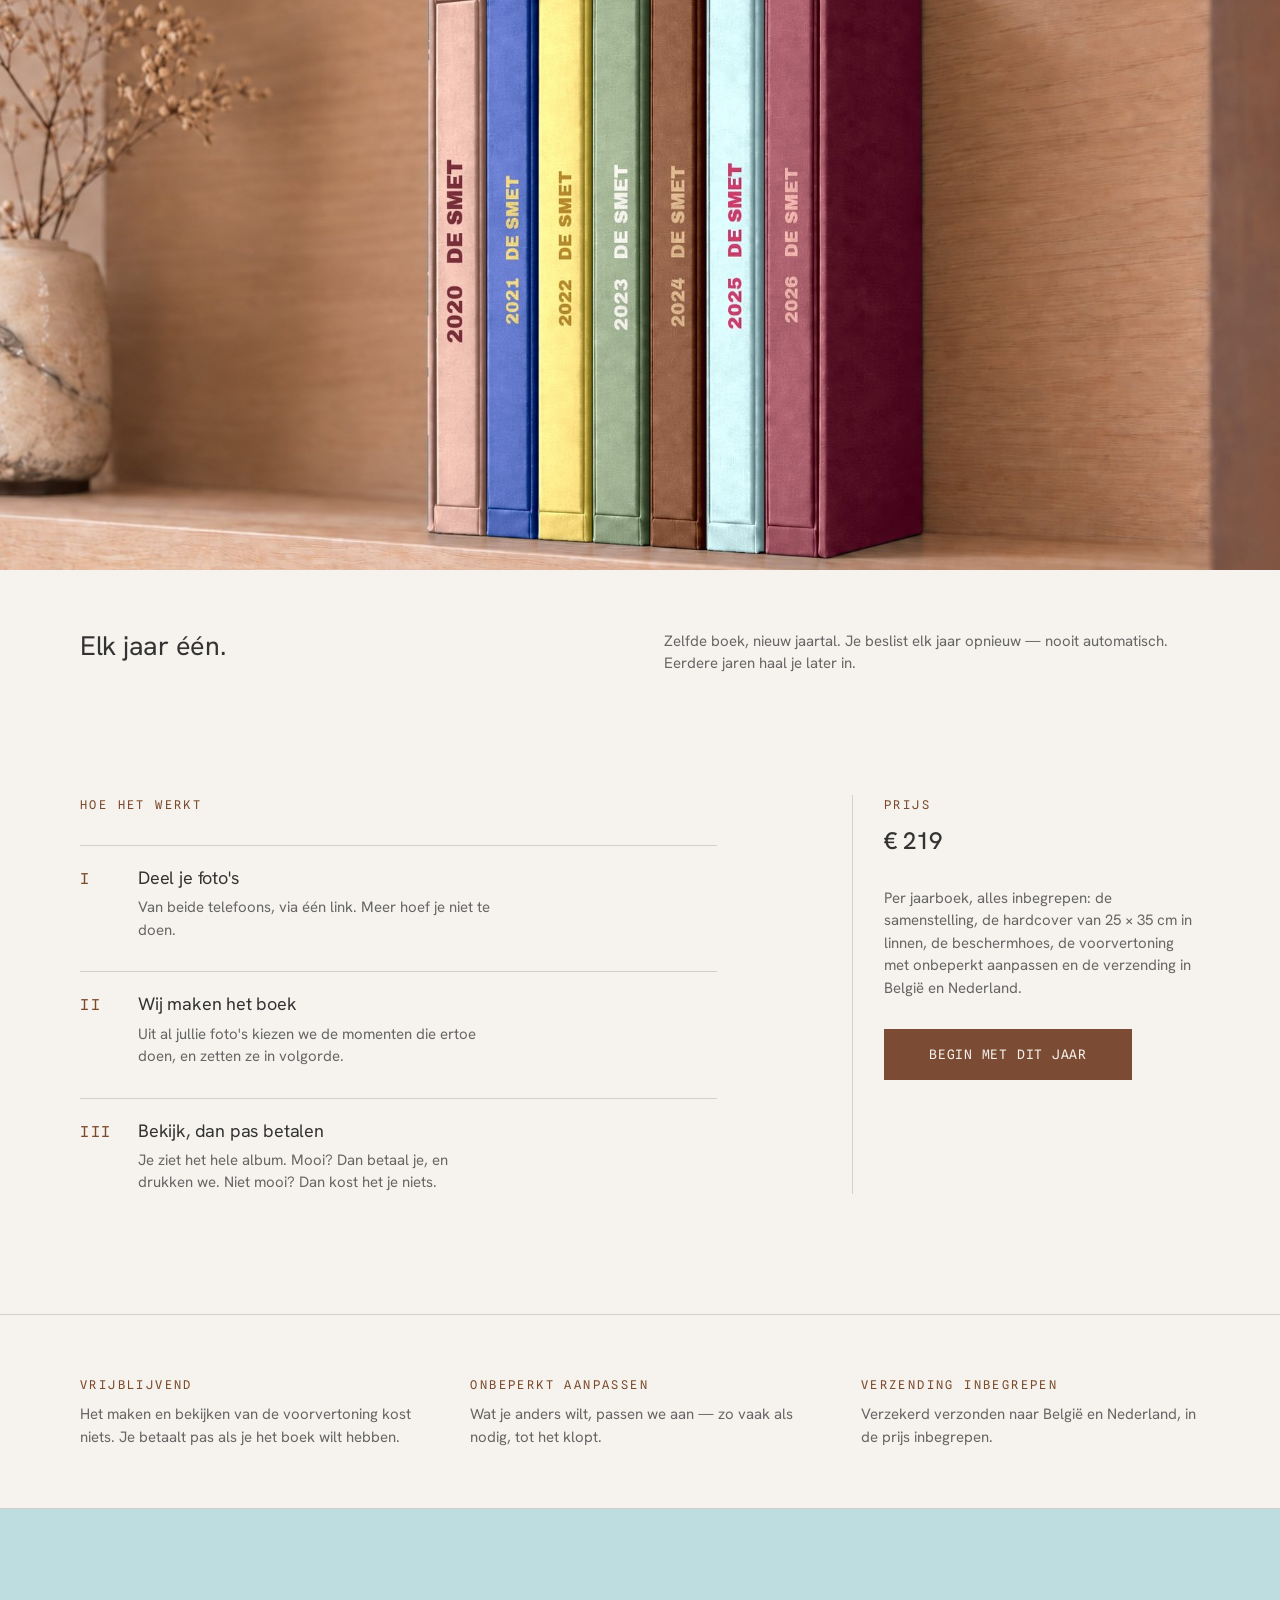
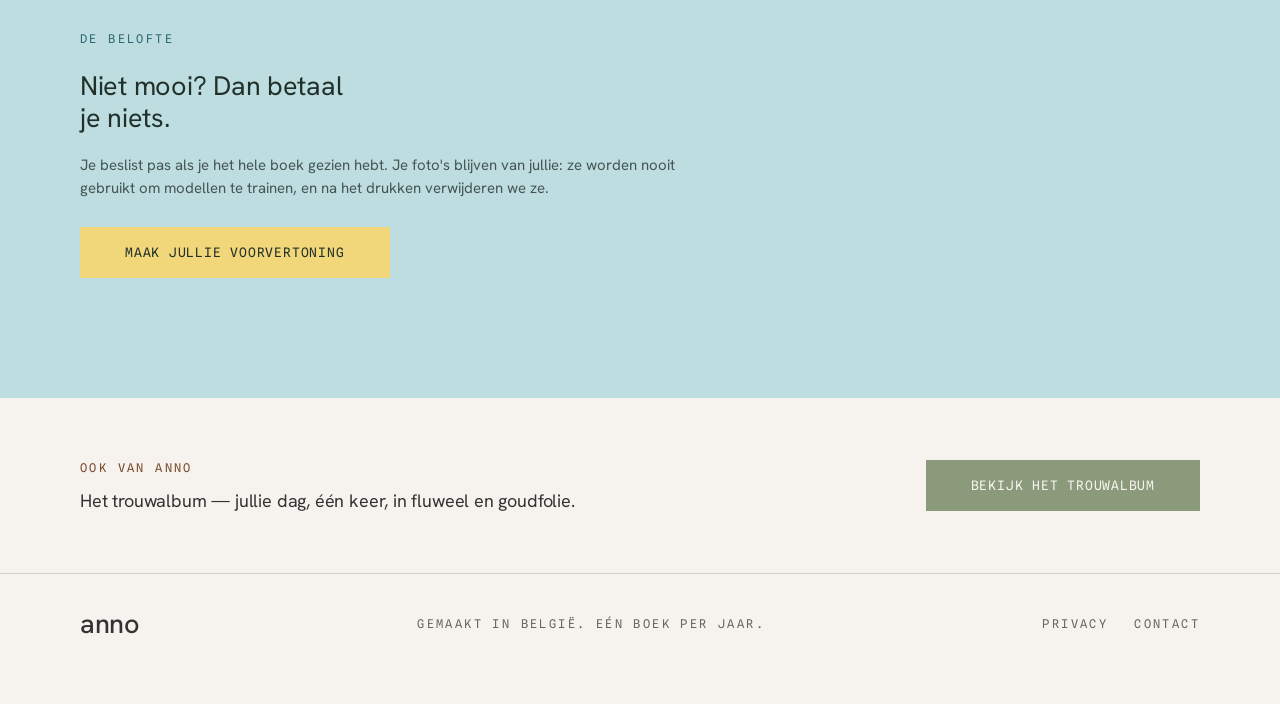
==== commit dc65876b: "One homepage, rebuilt on the quiet-luxury register Researched Aesop, Smythson, Kinfolk, Mytheresa an" ====
--- a/familie/index.html
+++ b/familie/index.html
@@ -3,154 +3,13 @@
 <head>
 <meta charset="utf-8">
 <meta name="viewport" content="width=device-width, initial-scale=1">
-<title>anno · het familie-album — jullie jaar in één boek</title>
-<meta name="description" content="Eén album van jullie jaar, met zorg samengesteld uit je eigen foto's. Linnen in de kleur van het jaar, 25 × 35 cm, pagina's die volledig plat openvallen. Je ziet het hele boek en betaalt pas als je het mooi vindt.">
-<meta property="og:title" content="anno · het familie-album">
-<meta property="og:description" content="Dit jaar was te mooi voor een telefoon. Jij deelt, wij maken — en je betaalt pas als je het gezien hebt.">
-<meta property="og:image" content="../img/familie-hero.jpg?v=3">
-<link rel="icon" href="data:image/svg+xml,%3Csvg xmlns='http://www.w3.org/2000/svg' viewBox='0 0 64 64'%3E%3Crect width='64' height='64' rx='8' fill='%2322302A'/%3E%3Ctext x='32' y='44' font-family='Georgia,serif' font-size='36' fill='%23C7A867' text-anchor='middle'%3Ea%3C/text%3E%3C/svg%3E">
-<script src="https://t.contentsquare.net/uxa/4c140775df5f2.js" defer></script>
-<script async src="https://www.googletagmanager.com/gtag/js?id=G-5CLNJJ17B7"></script>
-<script>window.dataLayer=window.dataLayer||[];function gtag(){dataLayer.push(arguments);}gtag('js',new Date());gtag('config','G-5CLNJJ17B7');</script>
-<link rel="preconnect" href="https://fonts.googleapis.com"><link rel="preconnect" href="https://fonts.gstatic.com" crossorigin>
-<link href="https://fonts.googleapis.com/css2?family=Anton&family=Archivo+Black&family=Hanken+Grotesk:wght@400;500&family=Spline+Sans+Mono:wght@400;500&display=swap" rel="stylesheet">
-<link rel="stylesheet" href="../assets/anno.css">
+<title>anno · het familie-album</title>
+<link rel="canonical" href="https://annoalbum.com/">
+<meta name="robots" content="noindex">
+<meta http-equiv="refresh" content="0; url=/">
+<script>location.replace('/');</script>
 </head>
-<body>
-
-<!-- HERO -->
-<header class="hero">
-  <img src="../img/familie-hero.jpg?v=3" alt="Het familie-album in bordeaux linnen op een eiken salontafel, in laag avondlicht" style="object-position:center 60%">
-  <div class="shade"></div>
-  <nav class="nav on-image">
-    <a class="wordmark" href="../">anno</a>
-    <div class="links mono">
-      <a class="sw active" href="./">Familie</a>
-      <a class="sw" href="../trouw/">Trouw</a>
-      <a href="#hoe">Hoe het werkt</a>
-      <a href="#prijs">Prijs</a>
-    </div>
-    <a class="mono cta" href="https://upload.annoalbum.com?album=familie">Begin met dit jaar</a>
-  </nav>
-  <div class="bottom">
-    <h1 class="h h1">Dit jaar was te mooi voor een telefoon.</h1>
-    <div class="side">
-      <p class="lead">Eén boek van jullie jaar, met zorg samengesteld uit je eigen foto's. Jij deelt, wij maken — en je betaalt pas als je het gezien hebt.</p>
-      <a class="btn light mono" href="https://upload.annoalbum.com?album=familie">Begin met dit jaar</a>
-    </div>
-  </div>
-</header>
-
-<!-- ONE LINE -->
-<section class="center">
-  <div class="mono eyebrow">Familie-album · 25 × 35 cm · één per jaar</div>
-  <h2 class="h h2">Je telefoon is geen plank. <em>Dit is een boek dat op de salontafel thuishoort.</em></h2>
-</section>
-
-<!-- PROOF -->
-<section class="split">
-  <img src="../img/familie-open.jpg?v=3" alt="Het album open op een dubbele pagina, pagina's volledig plat">
-  <div class="txt">
-    <div class="mono eyebrow">Eerst zien, dan betalen</div>
-    <h2 class="h h2">Je ziet het hele boek. Dan pas beslis je.</h2>
-    <p class="p">Binnen 48 uur staat jullie album klaar als digitale voorvertoning — elke pagina, elke foto. Wat niet klopt, halen we weg. Wat je mist, voegen we toe. Zo vaak als je wilt, zonder dat je ooit een editor opent.</p>
-  </div>
-</section>
-
-<!-- THE OBJECT -->
-<section class="split rev">
-  <div class="txt">
-    <div class="mono eyebrow">Het boek</div>
-    <h2 class="h h2">Linnen, in de kleur van het jaar. Jullie naam groot op het omslag.</h2>
-    <p class="p">25 × 35 cm, dik fotopapier, pagina's die volledig plat openvallen. In een bijpassende beschermhoes, gemaakt om jaren op de plank te staan.</p>
-  </div>
-  <img src="../img/familie-box.jpg?v=3" alt="Het album in cognac linnen naast zijn bijpassende beschermhoes" style="object-position:center 45%">
-</section>
-
-<div class="trio">
-  <img src="../img/familie-pack-kobalt.jpg?v=3" alt="Het album in kobalt linnen, met FAMILIE en de naam op het omslag">
-  <img src="../img/familie-pack-open.jpg?v=3" alt="Een dubbele pagina die volledig plat ligt">
-  <img src="../img/familie-pack-bordeaux.jpg?v=3" alt="Het album in bordeaux linnen, de kleur van 2026">
-</div>
-
-<!-- THE COLOURS OF THE ROW -->
-<section style="padding-top:clamp(72px,9vw,120px)">
-  <div class="caption" style="padding-top:0;padding-bottom:clamp(40px,5vw,64px)">
-    <h2 class="h h2">Elk jaar zijn eigen kleur.</h2>
-    <p class="p">Elk jaar heeft zijn eigen kleur en zijn eigen paar. Begin je later, dan begin je met de kleur van dat jaar. De rij op de plank wordt elk jaar kleurrijker.</p>
-  </div>
-  <div class="colours">
-    <div class="card" style="background:#D3A79A"><div class="t" style="color:#7A2E3A">FAMILIE</div><div class="y" style="color:#7A2E3A">DE SMET 2020</div><div class="a" style="color:#7A2E3A">anno</div></div>
-    <div class="card" style="background:#4A63B3"><div class="t" style="color:#F2D77A">FAMILIE</div><div class="y" style="color:#F6F3EE">DE SMET 2021</div><div class="a" style="color:#F6F3EE">anno</div></div>
-    <div class="card" style="background:#F2D77A"><div class="t" style="color:#B8892C">FAMILIE</div><div class="y" style="color:#5A3A0E">DE SMET 2022</div><div class="a" style="color:#5A3A0E">anno</div></div>
-    <div class="card" style="background:#8A9A7B"><div class="t" style="color:#F6F3EE">FAMILIE</div><div class="y" style="color:#22302A">DE SMET 2023</div><div class="a" style="color:#22302A">anno</div></div>
-    <div class="card" style="background:#7B4B33"><div class="t" style="color:#DDB88E">FAMILIE</div><div class="y" style="color:#DDB88E">DE SMET 2024</div><div class="a" style="color:#DDB88E">anno</div></div>
-    <div class="card" style="background:#BEDDE0"><div class="t" style="color:#D6386A">FAMILIE</div><div class="y" style="color:#D6386A">DE SMET 2025</div><div class="a" style="color:#D6386A">anno</div></div>
-    <div class="card" style="background:#6E2A38"><div class="t" style="color:#EDB3AA">FAMILIE</div><div class="y" style="color:#EDB3AA">DE SMET 2026</div><div class="a" style="color:#EDB3AA">anno</div></div>
-  </div>
-  <div class="colours-cap"><div class="mono eyebrow">De kleuren van de rij</div><span>2020 roze · 2021 kobalt · 2022 geel · 2023 salie · 2024 cognac · 2025 ijsblauw · 2026 bordeaux</span></div>
-</section>
-
-<!-- THE ROW -->
-<section style="padding-top:clamp(72px,9vw,120px)">
-  <img class="band" src="../img/familie-row.jpg?v=3" alt="Zeven familie-albums naast elkaar op een eiken plank, elk jaar in zijn eigen kleur, met jaartal en naam op de rug" style="object-position:center 55%">
-  <div class="caption">
-    <h2 class="h h2">Elk jaar één.</h2>
-    <p class="p">Zelfde boek, nieuw jaartal. Je beslist elk jaar opnieuw — nooit automatisch. Eerdere jaren haal je later in.</p>
-  </div>
-</section>
-
-<!-- HET PAPIER -->
-<section class="split">
-  <img src="../img/familie-pages.jpg?v=3" alt="Close-up van de dikke pagina's van het album, met strijklicht over de bladranden">
-  <div>
-    <div class="eyebrow">Het papier</div>
-    <h2 class="h h2">Dik papier. Pagina's die blijven liggen.</h2>
-    <p class="p">Zware bladen die volledig plat openvallen — je hoeft het boek niet open te houden om ernaar te kijken.</p>
-  </div>
-</section>
-
-<!-- HOW + PRICE -->
-<section class="howprice" id="hoe">
-  <div class="how">
-    <div class="mono eyebrow">Hoe het werkt</div>
-    <div class="step"><div class="n">I</div><div class="body"><h3 class="h h3">Deel je foto's</h3><p>Van beide telefoons, via één link. Meer hoef je niet te doen.</p></div></div>
-    <div class="step"><div class="n">II</div><div class="body"><h3 class="h h3">Wij maken het boek</h3><p>Uit al jullie foto's kiezen we de momenten die ertoe doen, en zetten ze in volgorde.</p></div></div>
-    <div class="step"><div class="n">III</div><div class="body"><h3 class="h h3">Bekijk, dan pas betalen</h3><p>Je ziet het hele album. Mooi? Dan betaal je, en drukken we. Niet mooi? Dan kost het je niets.</p></div></div>
-  </div>
-  <div class="price" id="prijs">
-    <div class="mono eyebrow">Prijs</div>
-    <div class="h amount">€ 219</div>
-    <p>Per jaarboek, alles inbegrepen: de samenstelling, de hardcover van 25 × 35 cm in linnen, de beschermhoes, de voorvertoning met onbeperkt aanpassen en de verzending in België en Nederland.</p>
-    <a class="btn pine mono" href="https://upload.annoalbum.com?album=familie" style="align-self:flex-start;margin-top:6px">Begin met dit jaar</a>
-  </div>
-</section>
-
-<!-- PROMISE -->
-<section class="promise" id="privacy">
-  <img src="../img/familie-range.jpg?v=3" alt="" style="object-position:center 50%">
-  <div class="shade"></div>
-  <div class="in">
-    <div class="mono">De belofte</div>
-    <h2 class="h h2">Niet mooi? Dan betaal je niets.</h2>
-    <p class="p">Je beslist pas als je het hele boek gezien hebt. Je foto's blijven privé, in de EU, worden nooit gebruikt om AI te trainen en worden na het drukken verwijderd.</p>
-  </div>
-</section>
-
-<!-- CROSS-LINK -->
-<section class="cross">
-  <div>
-    <div class="mono eyebrow" style="margin-bottom:10px">Ook van anno</div>
-    <h3 class="h h3">Het trouwalbum — jullie dag, één keer, in fluweel en goudfolie.</h3>
-  </div>
-  <a class="btn outline mono" href="../trouw/">Bekijk het trouwalbum →</a>
-</section>
-
-<footer class="foot">
-  <div class="wordmark" style="font-size:22px">anno</div>
-  <div class="mono">Gemaakt in België. Eén boek per jaar.</div>
-  <div class="links mono"><a href="#privacy">Privacy</a><a href="mailto:hallo@annoalbum.com">Contact</a><a href="../">annoalbum.com</a></div>
-</footer>
-
+<body style="font-family:'Hanken Grotesk',Arial,sans-serif;background:#F6F3EE;color:#333;padding:48px">
+<p>Het familie-album staat nu op de <a href="/" style="color:#7A4A2B">homepage</a>.</p>
 </body>
 </html>
